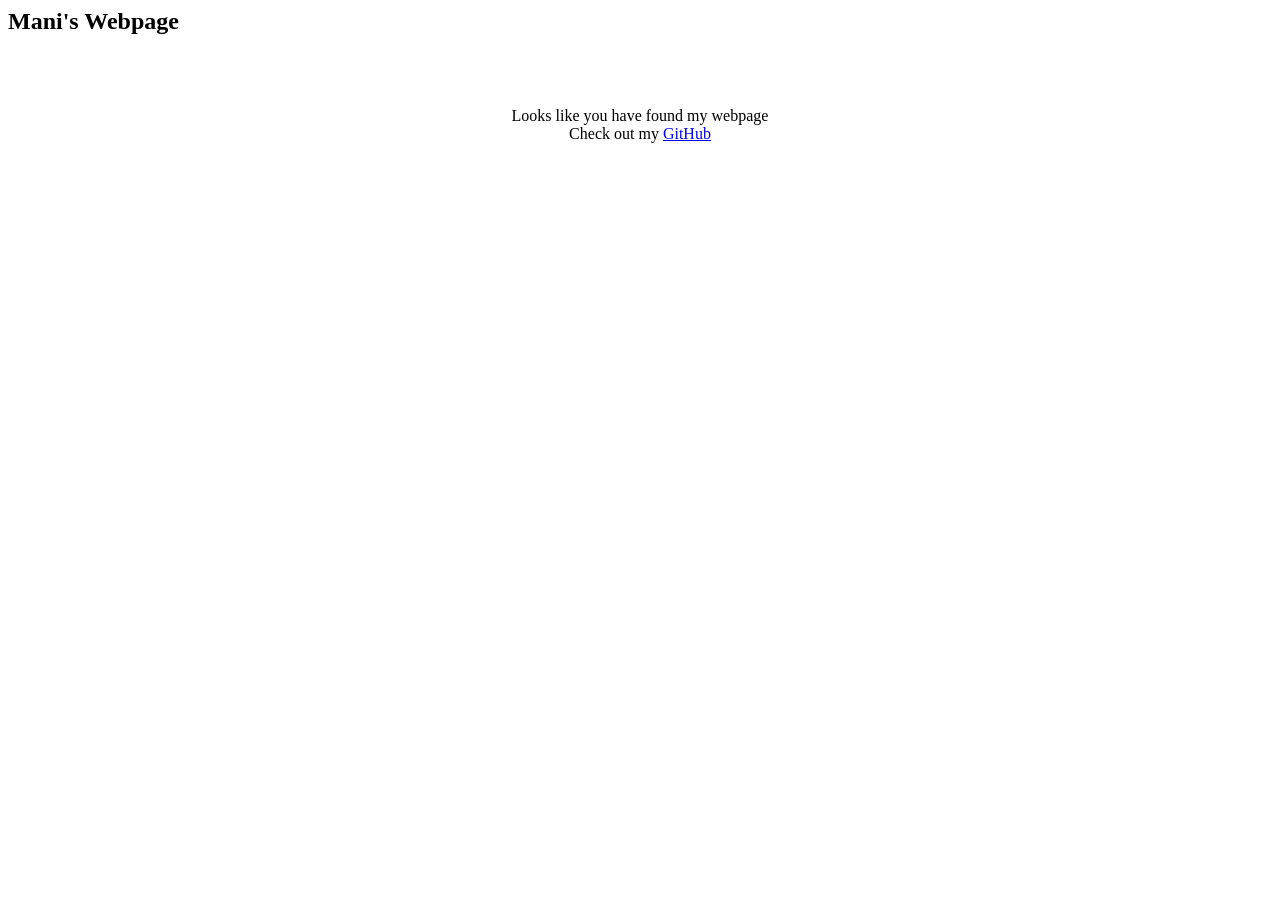
==== index.html @ f39c1651 "Add github link" ====
<html>
    <head>
        <title>
            Mani's Webpage
        </title>
    </head>
    
    <body>
        <header>
            <h2>Mani's Webpage</h2>
        </header>

        <br><br>
        <p align=center>
            Looks like you have found my webpage
            <br>
            Check out my <a href="https://github.com/manig1729">GitHub</a> 
        </p>
    </body>
</html>
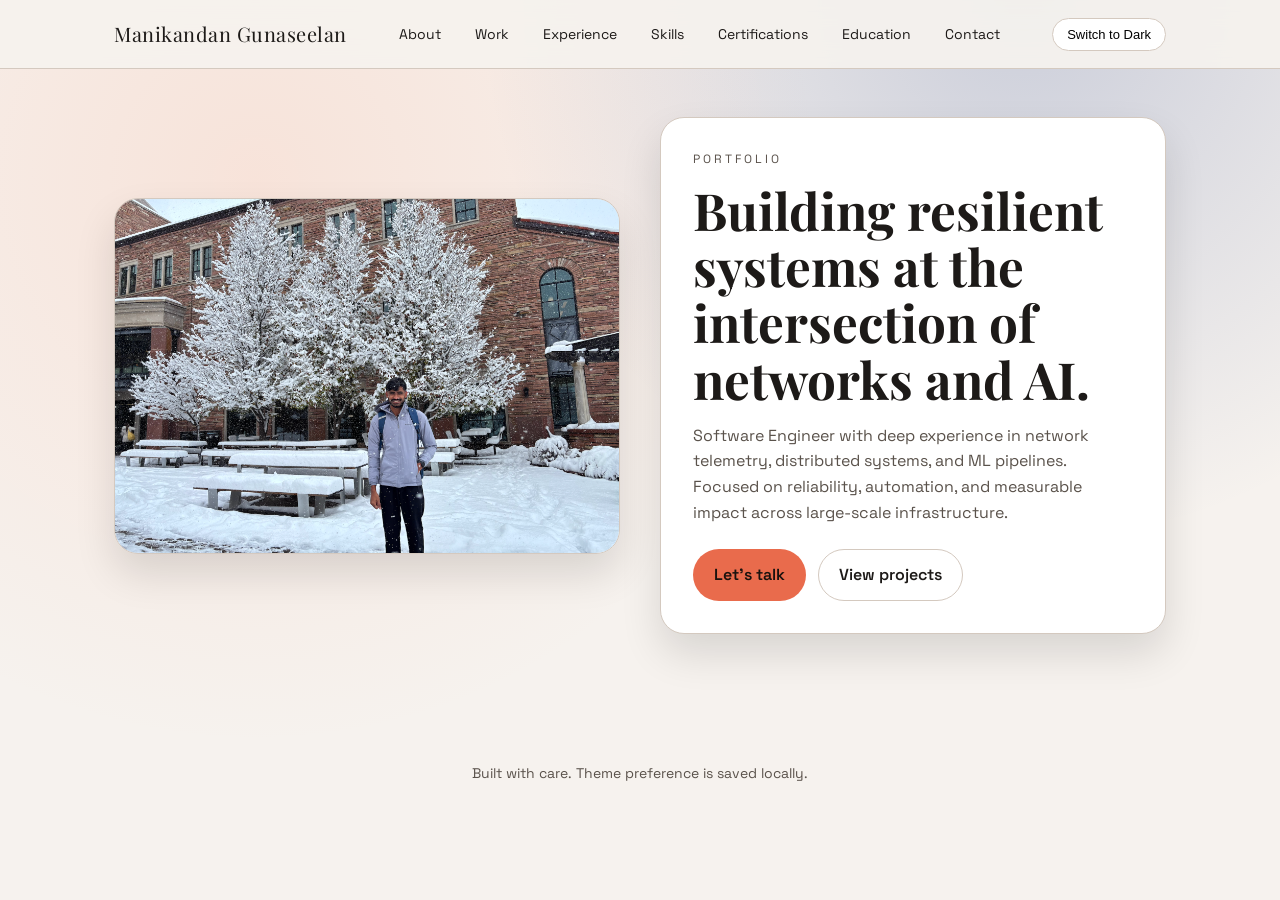
==== commit 5b91adce: "changing order" ====
--- a/index.html
+++ b/index.html
@@ -1,20 +1,301 @@
-<html>
-    <head>
-        <title>
-            Mani's Webpage
-        </title>
-    </head>
-    
-    <body>
-        <header>
-            <h2>Mani's Webpage</h2>
-        </header>
-
-        <br><br>
-        <p align=center>
-            Looks like you have found my webpage
-            <br>
-            Check out my <a href="https://github.com/manig1729">GitHub</a> 
+<!doctype html>
+<html lang="en" data-theme="light">
+<head>
+  <meta charset="utf-8" />
+  <meta name="viewport" content="width=device-width, initial-scale=1" />
+  <title>Manikandan Gunaseelan | Portfolio</title>
+  <meta name="description" content="Portfolio of Manikandan Gunaseelan." />
+  <link rel="preconnect" href="https://fonts.googleapis.com" />
+  <link rel="preconnect" href="https://fonts.gstatic.com" crossorigin />
+  <link href="https://fonts.googleapis.com/css2?family=Playfair+Display:wght@500;600;700&family=Space+Grotesk:wght@300;400;500;600;700&display=swap" rel="stylesheet" />
+  <style>
+    :root {
+      --font-display: "Playfair Display", "Times New Roman", serif;
+      --font-body: "Space Grotesk", "Trebuchet MS", sans-serif;
+      --bg: #f6f2ee;
+      --bg-soft: #ffffff;
+      --text: #1d1a18;
+      --muted: #5a524b;
+      --line: #d4c9bf;
+      --accent: #e96b4c;
+      --accent-2: #1f3c88;
+      --chip: #efe5db;
+      --shadow: 0 20px 40px rgba(0, 0, 0, 0.12);
+    }
+
+    [data-theme="dark"] {
+      --bg: #0f1114;
+      --bg-soft: #171a1f;
+      --text: #f3efe9;
+      --muted: #b7aea5;
+      --line: #2d323b;
+      --accent: #ff8c5b;
+      --accent-2: #7fb2ff;
+      --chip: #232832;
+      --shadow: 0 16px 40px rgba(0, 0, 0, 0.4);
+    }
+
+    * {
+      box-sizing: border-box;
+      margin: 0;
+      padding: 0;
+    }
+
+    body {
+      font-family: var(--font-body);
+      background: radial-gradient(circle at 20% 20%, rgba(255, 159, 125, 0.18), transparent 45%),
+        radial-gradient(circle at 80% 0%, rgba(33, 63, 140, 0.2), transparent 40%),
+        var(--bg);
+      color: var(--text);
+      min-height: 100vh;
+      line-height: 1.6;
+      transition: background 0.4s ease, color 0.4s ease;
+    }
+
+    a {
+      color: inherit;
+      text-decoration: none;
+    }
+
+    header {
+      position: sticky;
+      top: 0;
+      z-index: 20;
+      background: color-mix(in oklab, var(--bg) 92%, transparent);
+      backdrop-filter: blur(12px);
+      border-bottom: 1px solid var(--line);
+    }
+
+    .nav {
+      max-width: 1100px;
+      margin: 0 auto;
+      padding: 16px 24px;
+      display: flex;
+      align-items: center;
+      justify-content: space-between;
+      gap: 20px;
+      flex-wrap: wrap;
+    }
+
+    .logo {
+      font-family: var(--font-display);
+      font-size: 20px;
+      letter-spacing: 0.5px;
+    }
+
+    .nav-links {
+      display: flex;
+      gap: 12px;
+      font-size: 14px;
+      flex-wrap: wrap;
+    }
+
+    .nav-links a {
+      padding: 6px 10px;
+      border-radius: 999px;
+      border: 1px solid transparent;
+      transition: border 0.3s ease, color 0.3s ease;
+    }
+
+    .nav-links a:hover {
+      border-color: var(--line);
+      color: var(--accent-2);
+    }
+
+    .theme-toggle {
+      border: 1px solid var(--line);
+      padding: 8px 14px;
+      border-radius: 999px;
+      background: var(--bg-soft);
+      font-size: 13px;
+      cursor: pointer;
+      transition: transform 0.2s ease, background 0.3s ease, color 0.3s ease;
+    }
+
+    .theme-toggle:hover {
+      transform: translateY(-1px);
+    }
+
+    main {
+      max-width: 1100px;
+      margin: 0 auto;
+      padding: 48px 24px 96px;
+      display: flex;
+      flex-direction: column;
+      gap: 72px;
+    }
+
+    .hero {
+      display: grid;
+      grid-template-columns: repeat(auto-fit, minmax(260px, 1fr));
+      gap: 40px;
+      align-items: center;
+    }
+
+    .hero-card {
+      background: var(--bg-soft);
+      padding: 32px;
+      border-radius: 24px;
+      box-shadow: var(--shadow);
+      border: 1px solid var(--line);
+    }
+
+    .eyebrow {
+      text-transform: uppercase;
+      font-size: 12px;
+      letter-spacing: 0.25em;
+      color: var(--muted);
+    }
+
+    h1 {
+      font-family: var(--font-display);
+      font-size: clamp(2.4rem, 4vw, 3.8rem);
+      line-height: 1.1;
+      margin: 12px 0 16px;
+    }
+
+    .hero p {
+      color: var(--muted);
+    }
+
+    .hero-actions {
+      margin-top: 24px;
+      display: flex;
+      flex-wrap: wrap;
+      gap: 12px;
+    }
+
+    .btn {
+      padding: 12px 20px;
+      border-radius: 999px;
+      border: 1px solid var(--line);
+      font-weight: 600;
+      background: transparent;
+      transition: background 0.3s ease, transform 0.2s ease;
+    }
+
+    .btn.primary {
+      background: var(--accent);
+      color: #1a120e;
+      border-color: transparent;
+    }
+
+    .btn:hover {
+      transform: translateY(-2px);
+    }
+
+    .portrait {
+      position: relative;
+      border-radius: 24px;
+      overflow: hidden;
+      border: 1px solid var(--line);
+      box-shadow: var(--shadow);
+      min-height: 320px;
+    }
+
+    .portrait img {
+      width: 100%;
+      height: 100%;
+      object-fit: cover;
+      display: block;
+      filter: saturate(1.1);
+    }
+
+    footer {
+      text-align: center;
+      padding: 32px 24px 56px;
+      color: var(--muted);
+      font-size: 14px;
+    }
+
+    .fade-in {
+      opacity: 0;
+      transform: translateY(16px);
+      animation: fadeUp 0.8s ease forwards;
+    }
+
+    .fade-in.delay-1 { animation-delay: 0.1s; }
+
+    @keyframes fadeUp {
+      to {
+        opacity: 1;
+        transform: translateY(0);
+      }
+    }
+
+    @media (max-width: 780px) {
+      .nav {
+        align-items: flex-start;
+      }
+
+      .nav-links {
+        width: 100%;
+      }
+
+      .hero-actions {
+        flex-direction: column;
+        align-items: flex-start;
+      }
+    }
+  </style>
+</head>
+<body>
+  <header>
+    <nav class="nav">
+      <a class="logo" href="index.html">Manikandan Gunaseelan</a>
+      <div class="nav-links">
+        <a href="about.html">About</a>
+        <a href="work.html">Work</a>
+        <a href="experience.html">Experience</a>
+        <a href="skills.html">Skills</a>
+        <a href="certifications.html">Certifications</a>
+        <a href="education.html">Education</a>
+        <a href="contact.html">Contact</a>
+      </div>
+      <button class="theme-toggle" id="themeToggle" type="button">Switch to Dark</button>
+    </nav>
+  </header>
+
+  <main>
+    <section class="hero">
+      <div class="portrait fade-in delay-1">
+        <img src="assets/portrait.png" alt="Portrait of Manikandan" />
+      </div>
+      <div class="hero-card fade-in">
+        <div class="eyebrow">Portfolio</div>
+        <h1>Building resilient systems at the intersection of networks and AI.</h1>
+        <p>
+          Software Engineer with deep experience in network telemetry, distributed systems, and ML pipelines.
+          Focused on reliability, automation, and measurable impact across large-scale infrastructure.
         </p>
-    </body>
-</html>+        <div class="hero-actions">
+          <a class="btn primary" href="contact.html">Let&apos;s talk</a>
+          <a class="btn" href="work.html">View projects</a>
+        </div>
+      </div>
+    </section>
+  </main>
+
+  <footer>
+    Built with care. Theme preference is saved locally.
+  </footer>
+
+  <script>
+    const root = document.documentElement;
+    const toggle = document.getElementById("themeToggle");
+    const storedTheme = localStorage.getItem("theme");
+
+    if (storedTheme) {
+      root.setAttribute("data-theme", storedTheme);
+      toggle.textContent = storedTheme === "dark" ? "Switch to Light" : "Switch to Dark";
+    }
+
+    toggle.addEventListener("click", () => {
+      const next = root.getAttribute("data-theme") === "dark" ? "light" : "dark";
+      root.setAttribute("data-theme", next);
+      localStorage.setItem("theme", next);
+      toggle.textContent = next === "dark" ? "Switch to Light" : "Switch to Dark";
+    });
+  </script>
+</body>
+</html>
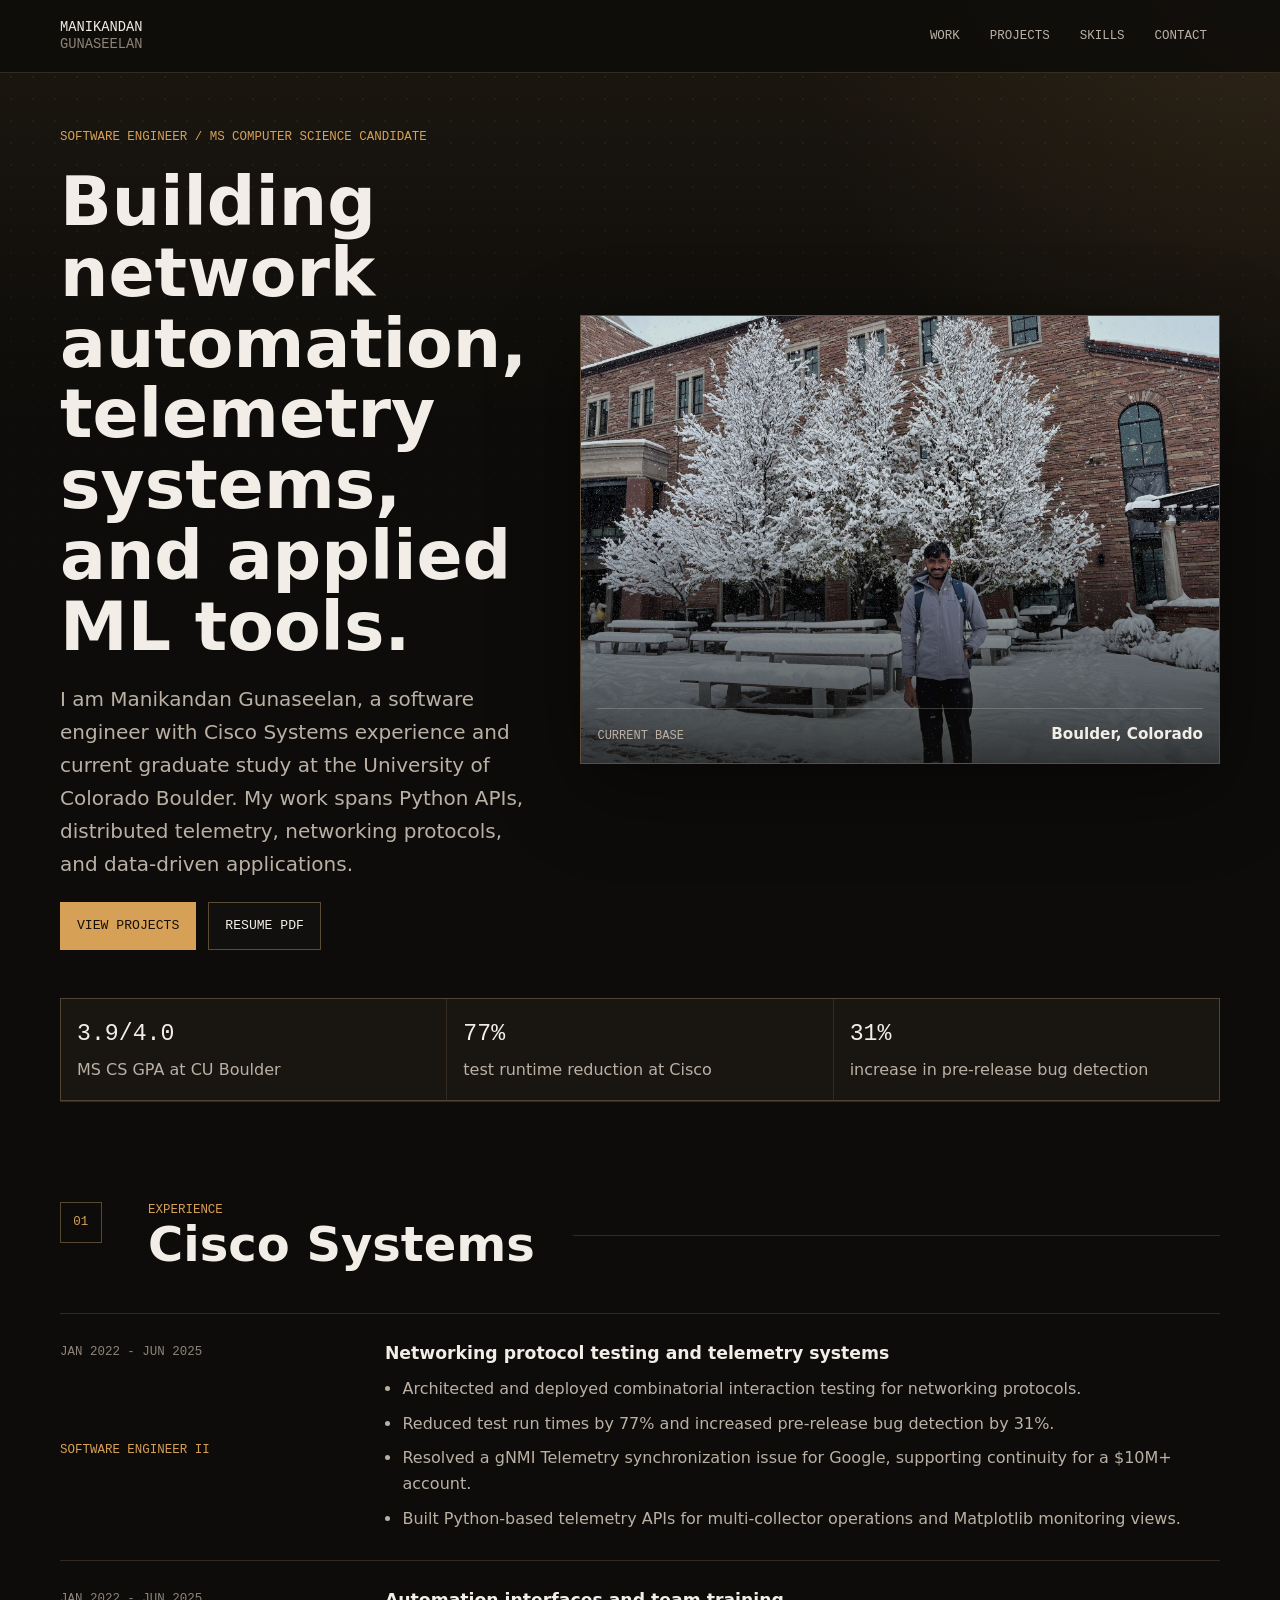
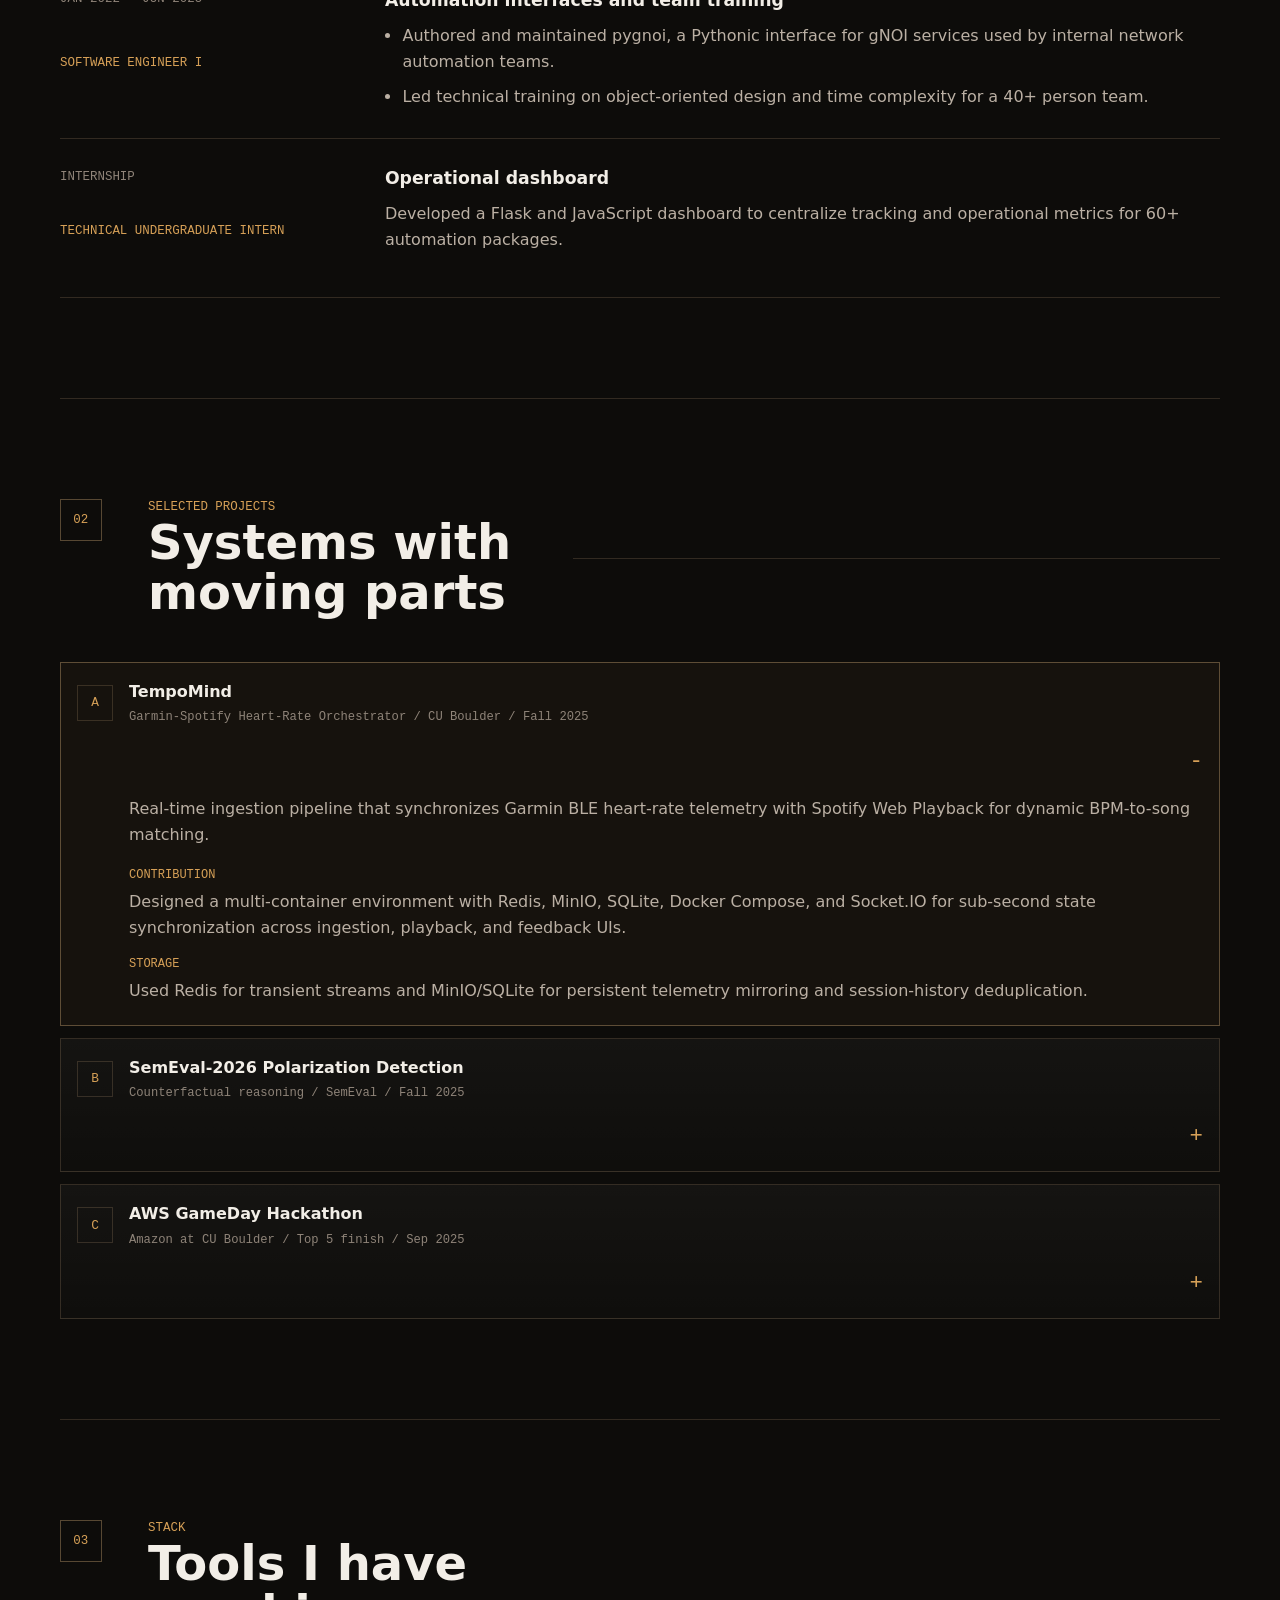
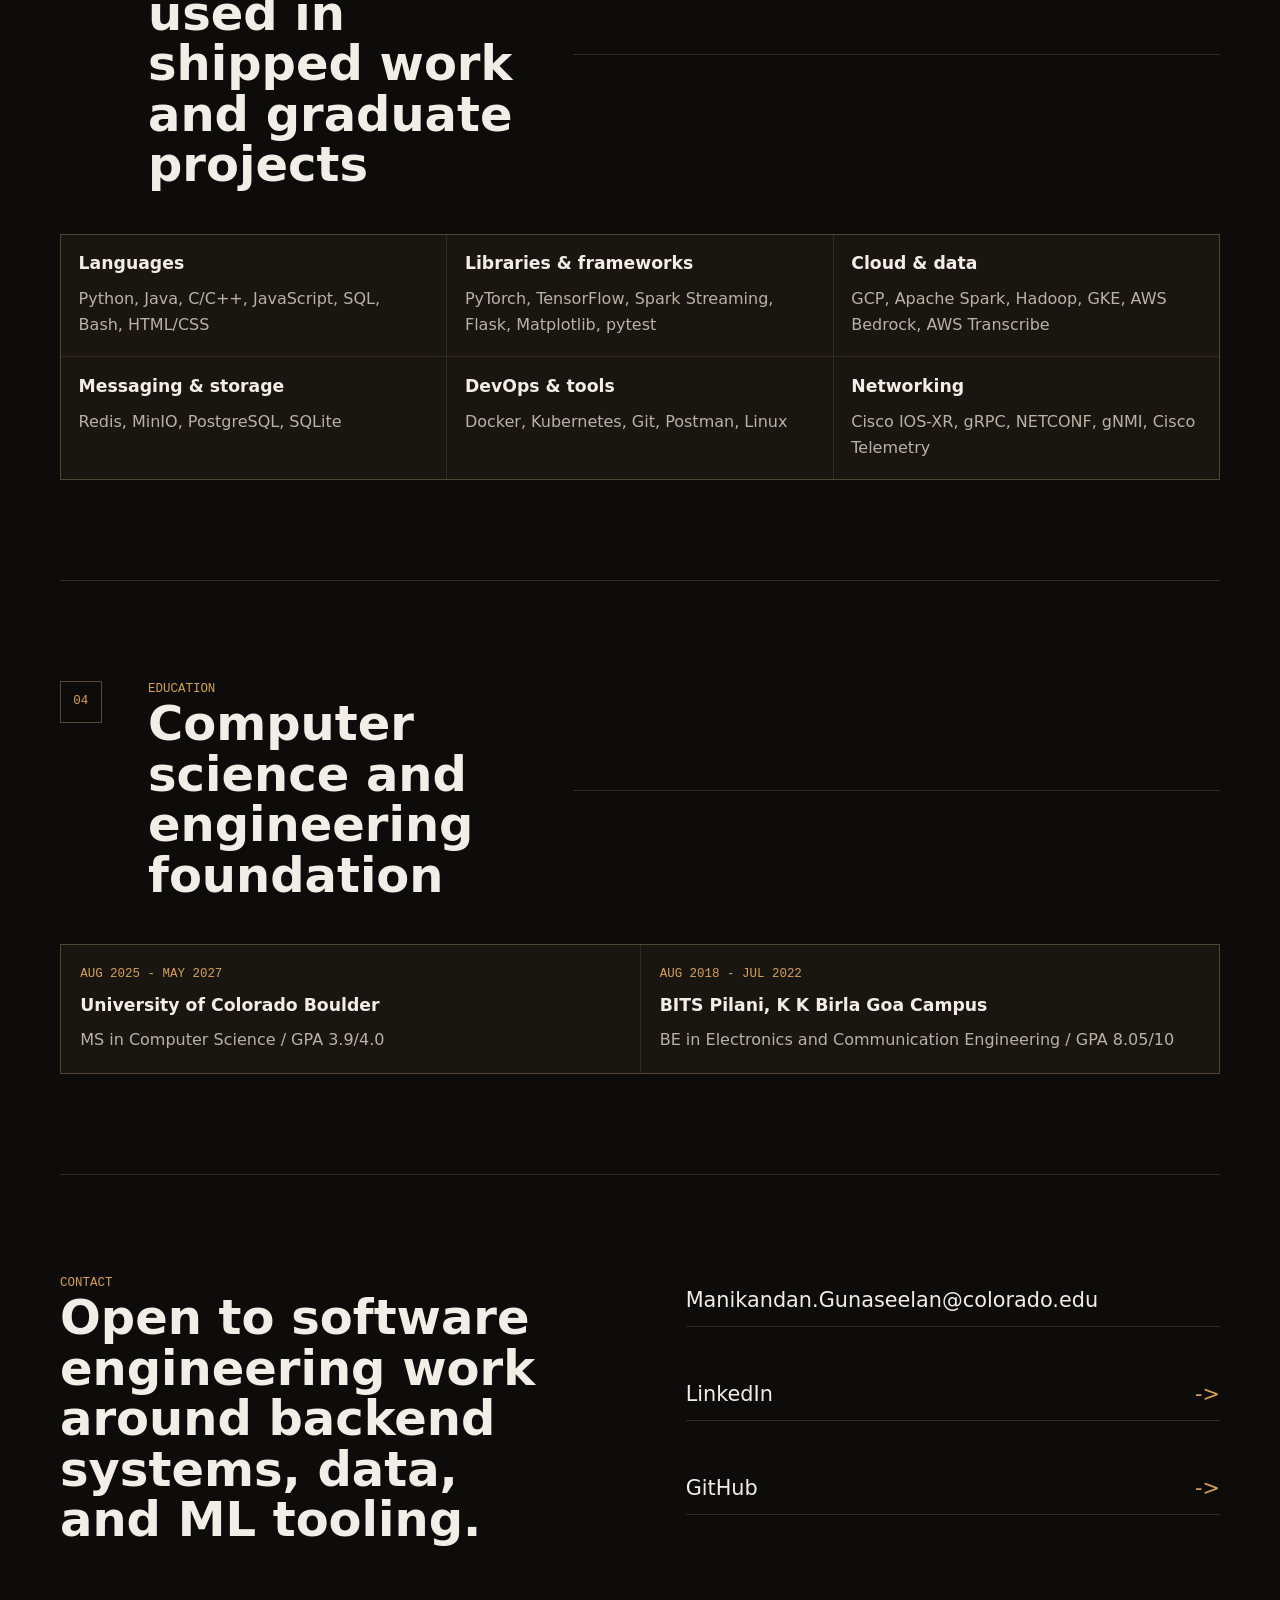
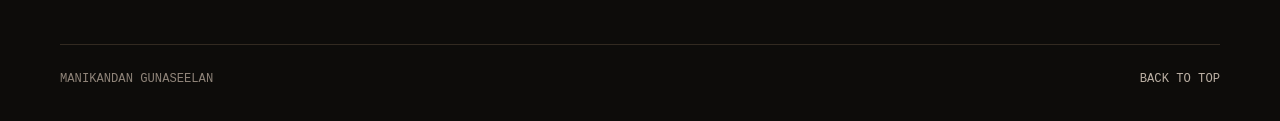
==== commit 5b162481: "visual overhaul" ====
--- a/index.html
+++ b/index.html
@@ -1,301 +1,306 @@
 <!doctype html>
-<html lang="en" data-theme="light">
-<head>
-  <meta charset="utf-8" />
-  <meta name="viewport" content="width=device-width, initial-scale=1" />
-  <title>Manikandan Gunaseelan | Portfolio</title>
-  <meta name="description" content="Portfolio of Manikandan Gunaseelan." />
-  <link rel="preconnect" href="https://fonts.googleapis.com" />
-  <link rel="preconnect" href="https://fonts.gstatic.com" crossorigin />
-  <link href="https://fonts.googleapis.com/css2?family=Playfair+Display:wght@500;600;700&family=Space+Grotesk:wght@300;400;500;600;700&display=swap" rel="stylesheet" />
-  <style>
-    :root {
-      --font-display: "Playfair Display", "Times New Roman", serif;
-      --font-body: "Space Grotesk", "Trebuchet MS", sans-serif;
-      --bg: #f6f2ee;
-      --bg-soft: #ffffff;
-      --text: #1d1a18;
-      --muted: #5a524b;
-      --line: #d4c9bf;
-      --accent: #e96b4c;
-      --accent-2: #1f3c88;
-      --chip: #efe5db;
-      --shadow: 0 20px 40px rgba(0, 0, 0, 0.12);
-    }
-
-    [data-theme="dark"] {
-      --bg: #0f1114;
-      --bg-soft: #171a1f;
-      --text: #f3efe9;
-      --muted: #b7aea5;
-      --line: #2d323b;
-      --accent: #ff8c5b;
-      --accent-2: #7fb2ff;
-      --chip: #232832;
-      --shadow: 0 16px 40px rgba(0, 0, 0, 0.4);
-    }
-
-    * {
-      box-sizing: border-box;
-      margin: 0;
-      padding: 0;
-    }
-
-    body {
-      font-family: var(--font-body);
-      background: radial-gradient(circle at 20% 20%, rgba(255, 159, 125, 0.18), transparent 45%),
-        radial-gradient(circle at 80% 0%, rgba(33, 63, 140, 0.2), transparent 40%),
-        var(--bg);
-      color: var(--text);
-      min-height: 100vh;
-      line-height: 1.6;
-      transition: background 0.4s ease, color 0.4s ease;
-    }
-
-    a {
-      color: inherit;
-      text-decoration: none;
-    }
-
-    header {
-      position: sticky;
-      top: 0;
-      z-index: 20;
-      background: color-mix(in oklab, var(--bg) 92%, transparent);
-      backdrop-filter: blur(12px);
-      border-bottom: 1px solid var(--line);
-    }
-
-    .nav {
-      max-width: 1100px;
-      margin: 0 auto;
-      padding: 16px 24px;
-      display: flex;
-      align-items: center;
-      justify-content: space-between;
-      gap: 20px;
-      flex-wrap: wrap;
-    }
-
-    .logo {
-      font-family: var(--font-display);
-      font-size: 20px;
-      letter-spacing: 0.5px;
-    }
-
-    .nav-links {
-      display: flex;
-      gap: 12px;
-      font-size: 14px;
-      flex-wrap: wrap;
-    }
-
-    .nav-links a {
-      padding: 6px 10px;
-      border-radius: 999px;
-      border: 1px solid transparent;
-      transition: border 0.3s ease, color 0.3s ease;
-    }
-
-    .nav-links a:hover {
-      border-color: var(--line);
-      color: var(--accent-2);
-    }
-
-    .theme-toggle {
-      border: 1px solid var(--line);
-      padding: 8px 14px;
-      border-radius: 999px;
-      background: var(--bg-soft);
-      font-size: 13px;
-      cursor: pointer;
-      transition: transform 0.2s ease, background 0.3s ease, color 0.3s ease;
-    }
-
-    .theme-toggle:hover {
-      transform: translateY(-1px);
-    }
-
-    main {
-      max-width: 1100px;
-      margin: 0 auto;
-      padding: 48px 24px 96px;
-      display: flex;
-      flex-direction: column;
-      gap: 72px;
-    }
-
-    .hero {
-      display: grid;
-      grid-template-columns: repeat(auto-fit, minmax(260px, 1fr));
-      gap: 40px;
-      align-items: center;
-    }
-
-    .hero-card {
-      background: var(--bg-soft);
-      padding: 32px;
-      border-radius: 24px;
-      box-shadow: var(--shadow);
-      border: 1px solid var(--line);
-    }
-
-    .eyebrow {
-      text-transform: uppercase;
-      font-size: 12px;
-      letter-spacing: 0.25em;
-      color: var(--muted);
-    }
-
-    h1 {
-      font-family: var(--font-display);
-      font-size: clamp(2.4rem, 4vw, 3.8rem);
-      line-height: 1.1;
-      margin: 12px 0 16px;
-    }
-
-    .hero p {
-      color: var(--muted);
-    }
-
-    .hero-actions {
-      margin-top: 24px;
-      display: flex;
-      flex-wrap: wrap;
-      gap: 12px;
-    }
-
-    .btn {
-      padding: 12px 20px;
-      border-radius: 999px;
-      border: 1px solid var(--line);
-      font-weight: 600;
-      background: transparent;
-      transition: background 0.3s ease, transform 0.2s ease;
-    }
-
-    .btn.primary {
-      background: var(--accent);
-      color: #1a120e;
-      border-color: transparent;
-    }
-
-    .btn:hover {
-      transform: translateY(-2px);
-    }
-
-    .portrait {
-      position: relative;
-      border-radius: 24px;
-      overflow: hidden;
-      border: 1px solid var(--line);
-      box-shadow: var(--shadow);
-      min-height: 320px;
-    }
-
-    .portrait img {
-      width: 100%;
-      height: 100%;
-      object-fit: cover;
-      display: block;
-      filter: saturate(1.1);
-    }
-
-    footer {
-      text-align: center;
-      padding: 32px 24px 56px;
-      color: var(--muted);
-      font-size: 14px;
-    }
-
-    .fade-in {
-      opacity: 0;
-      transform: translateY(16px);
-      animation: fadeUp 0.8s ease forwards;
-    }
-
-    .fade-in.delay-1 { animation-delay: 0.1s; }
-
-    @keyframes fadeUp {
-      to {
-        opacity: 1;
-        transform: translateY(0);
-      }
-    }
-
-    @media (max-width: 780px) {
-      .nav {
-        align-items: flex-start;
-      }
-
-      .nav-links {
-        width: 100%;
-      }
-
-      .hero-actions {
-        flex-direction: column;
-        align-items: flex-start;
-      }
-    }
-  </style>
-</head>
-<body>
-  <header>
-    <nav class="nav">
-      <a class="logo" href="index.html">Manikandan Gunaseelan</a>
-      <div class="nav-links">
-        <a href="about.html">About</a>
-        <a href="work.html">Work</a>
-        <a href="experience.html">Experience</a>
-        <a href="skills.html">Skills</a>
-        <a href="certifications.html">Certifications</a>
-        <a href="education.html">Education</a>
-        <a href="contact.html">Contact</a>
-      </div>
-      <button class="theme-toggle" id="themeToggle" type="button">Switch to Dark</button>
-    </nav>
-  </header>
-
-  <main>
-    <section class="hero">
-      <div class="portrait fade-in delay-1">
-        <img src="assets/portrait.png" alt="Portrait of Manikandan" />
-      </div>
-      <div class="hero-card fade-in">
-        <div class="eyebrow">Portfolio</div>
-        <h1>Building resilient systems at the intersection of networks and AI.</h1>
-        <p>
-          Software Engineer with deep experience in network telemetry, distributed systems, and ML pipelines.
-          Focused on reliability, automation, and measurable impact across large-scale infrastructure.
-        </p>
-        <div class="hero-actions">
-          <a class="btn primary" href="contact.html">Let&apos;s talk</a>
-          <a class="btn" href="work.html">View projects</a>
-        </div>
-      </div>
-    </section>
-  </main>
-
-  <footer>
-    Built with care. Theme preference is saved locally.
-  </footer>
-
-  <script>
-    const root = document.documentElement;
-    const toggle = document.getElementById("themeToggle");
-    const storedTheme = localStorage.getItem("theme");
-
-    if (storedTheme) {
-      root.setAttribute("data-theme", storedTheme);
-      toggle.textContent = storedTheme === "dark" ? "Switch to Light" : "Switch to Dark";
-    }
-
-    toggle.addEventListener("click", () => {
-      const next = root.getAttribute("data-theme") === "dark" ? "light" : "dark";
-      root.setAttribute("data-theme", next);
-      localStorage.setItem("theme", next);
-      toggle.textContent = next === "dark" ? "Switch to Light" : "Switch to Dark";
-    });
-  </script>
-</body>
+<html lang="en">
+  <head>
+    <meta charset="utf-8" />
+    <meta name="viewport" content="width=device-width, initial-scale=1" />
+    <meta
+      name="description"
+      content="Portfolio for Manikandan Gunaseelan, software engineer and MS Computer Science student at CU Boulder."
+    />
+    <title>Manikandan Gunaseelan | Software Engineer</title>
+    <link rel="stylesheet" href="styles.css" />
+  </head>
+  <body>
+    <a class="skip-link" href="#main">Skip to content</a>
+
+    <header class="site-header">
+      <nav class="nav-shell" aria-label="Primary navigation">
+        <a class="wordmark" href="#top" aria-label="Manikandan Gunaseelan home">
+          <span>Manikandan</span>
+          <span>Gunaseelan</span>
+        </a>
+        <div class="nav-links">
+          <a href="#work">Work</a>
+          <a href="#projects">Projects</a>
+          <a href="#skills">Skills</a>
+          <a href="#contact">Contact</a>
+        </div>
+      </nav>
+    </header>
+
+    <main id="main">
+      <section class="hero section-grid" id="top" aria-labelledby="hero-title">
+        <div class="hero-copy">
+          <p class="kicker">Software engineer / MS Computer Science candidate</p>
+          <h1 id="hero-title">Building network automation, telemetry systems, and applied ML tools.</h1>
+          <p class="lede">
+            I am Manikandan Gunaseelan, a software engineer with Cisco Systems experience and current graduate
+            study at the University of Colorado Boulder. My work spans Python APIs, distributed telemetry,
+            networking protocols, and data-driven applications.
+          </p>
+          <div class="hero-actions" aria-label="Primary links">
+            <a class="button primary" href="#projects">View projects</a>
+            <a class="button" href="assets/Manikandan_Gunaseelan.pdf">Resume PDF</a>
+          </div>
+        </div>
+
+        <div class="portrait-panel" aria-label="Portrait of Manikandan on the CU Boulder campus">
+          <img src="assets/portrait.png" alt="Manikandan Gunaseelan standing outside on a snowy CU Boulder campus." />
+          <div class="portrait-caption">
+            <span>Current base</span>
+            <strong>Boulder, Colorado</strong>
+          </div>
+        </div>
+      </section>
+
+      <section class="signal-strip" aria-label="Portfolio highlights">
+        <div>
+          <span class="metric">3.9/4.0</span>
+          <span>MS CS GPA at CU Boulder</span>
+        </div>
+        <div>
+          <span class="metric">77%</span>
+          <span>test runtime reduction at Cisco</span>
+        </div>
+        <div>
+          <span class="metric">31%</span>
+          <span>increase in pre-release bug detection</span>
+        </div>
+      </section>
+
+      <section class="content-section" id="work" aria-labelledby="work-title">
+        <div class="section-heading">
+          <span class="section-number">01</span>
+          <div>
+            <p class="kicker">Experience</p>
+            <h2 id="work-title">Cisco Systems</h2>
+          </div>
+        </div>
+
+        <div class="timeline">
+          <article class="timeline-item">
+            <div class="timeline-meta">
+              <span>Jan 2022 - Jun 2025</span>
+              <strong>Software Engineer II</strong>
+            </div>
+            <div class="timeline-body">
+              <h3>Networking protocol testing and telemetry systems</h3>
+              <ul>
+                <li>Architected and deployed combinatorial interaction testing for networking protocols.</li>
+                <li>Reduced test run times by 77% and increased pre-release bug detection by 31%.</li>
+                <li>
+                  Resolved a gNMI Telemetry synchronization issue for Google, supporting continuity for a $10M+
+                  account.
+                </li>
+                <li>
+                  Built Python-based telemetry APIs for multi-collector operations and Matplotlib monitoring views.
+                </li>
+              </ul>
+            </div>
+          </article>
+
+          <article class="timeline-item">
+            <div class="timeline-meta">
+              <span>Jan 2022 - Jun 2025</span>
+              <strong>Software Engineer I</strong>
+            </div>
+            <div class="timeline-body">
+              <h3>Automation interfaces and team training</h3>
+              <ul>
+                <li>
+                  Authored and maintained pygnoi, a Pythonic interface for gNOI services used by internal network
+                  automation teams.
+                </li>
+                <li>
+                  Led technical training on object-oriented design and time complexity for a 40+ person team.
+                </li>
+              </ul>
+            </div>
+          </article>
+
+          <article class="timeline-item">
+            <div class="timeline-meta">
+              <span>Internship</span>
+              <strong>Technical Undergraduate Intern</strong>
+            </div>
+            <div class="timeline-body">
+              <h3>Operational dashboard</h3>
+              <p>
+                Developed a Flask and JavaScript dashboard to centralize tracking and operational metrics for 60+
+                automation packages.
+              </p>
+            </div>
+          </article>
+        </div>
+      </section>
+
+      <section class="content-section" id="projects" aria-labelledby="projects-title">
+        <div class="section-heading">
+          <span class="section-number">02</span>
+          <div>
+            <p class="kicker">Selected projects</p>
+            <h2 id="projects-title">Systems with moving parts</h2>
+          </div>
+        </div>
+
+        <div class="project-list">
+          <details class="project-entry" open>
+            <summary>
+              <span class="project-index">A</span>
+              <span>
+                <strong>TempoMind</strong>
+                <small>Garmin-Spotify Heart-Rate Orchestrator / CU Boulder / Fall 2025</small>
+              </span>
+            </summary>
+            <div class="project-detail">
+              <p>
+                Real-time ingestion pipeline that synchronizes Garmin BLE heart-rate telemetry with Spotify Web
+                Playback for dynamic BPM-to-song matching.
+              </p>
+              <dl>
+                <div>
+                  <dt>Contribution</dt>
+                  <dd>
+                    Designed a multi-container environment with Redis, MinIO, SQLite, Docker Compose, and Socket.IO
+                    for sub-second state synchronization across ingestion, playback, and feedback UIs.
+                  </dd>
+                </div>
+                <div>
+                  <dt>Storage</dt>
+                  <dd>
+                    Used Redis for transient streams and MinIO/SQLite for persistent telemetry mirroring and
+                    session-history deduplication.
+                  </dd>
+                </div>
+              </dl>
+            </div>
+          </details>
+
+          <details class="project-entry">
+            <summary>
+              <span class="project-index">B</span>
+              <span>
+                <strong>SemEval-2026 Polarization Detection</strong>
+                <small>Counterfactual reasoning / SemEval / Fall 2025</small>
+              </span>
+            </summary>
+            <div class="project-detail">
+              <p>
+                Transformer-based classification work for English polarized discourse across binary and
+                manifestation-level categories using social media data.
+              </p>
+              <dl>
+                <div>
+                  <dt>Models</dt>
+                  <dd>Developed DeBERTa-v3 and RoBERTa experiments with Hugging Face and PyTorch.</dd>
+                </div>
+                <div>
+                  <dt>Focus</dt>
+                  <dd>
+                    Implemented Counterfactual Data Augmentation to evaluate robustness, label imbalance, contextual
+                    noise, and linguistic bias in automated moderation systems.
+                  </dd>
+                </div>
+              </dl>
+            </div>
+          </details>
+
+          <details class="project-entry">
+            <summary>
+              <span class="project-index">C</span>
+              <span>
+                <strong>AWS GameDay Hackathon</strong>
+                <small>Amazon at CU Boulder / Top 5 finish / Sep 2025</small>
+              </span>
+            </summary>
+            <div class="project-detail">
+              <p>
+                Prototyped a GenAI healthcare application using Amazon Bedrock for RAG-based search and AWS
+                Transcribe for speech analytics of patient-provider interactions.
+              </p>
+            </div>
+          </details>
+        </div>
+      </section>
+
+      <section class="content-section skills-section" id="skills" aria-labelledby="skills-title">
+        <div class="section-heading">
+          <span class="section-number">03</span>
+          <div>
+            <p class="kicker">Stack</p>
+            <h2 id="skills-title">Tools I have used in shipped work and graduate projects</h2>
+          </div>
+        </div>
+
+        <div class="skill-matrix">
+          <article>
+            <h3>Languages</h3>
+            <p>Python, Java, C/C++, JavaScript, SQL, Bash, HTML/CSS</p>
+          </article>
+          <article>
+            <h3>Libraries & frameworks</h3>
+            <p>PyTorch, TensorFlow, Spark Streaming, Flask, Matplotlib, pytest</p>
+          </article>
+          <article>
+            <h3>Cloud & data</h3>
+            <p>GCP, Apache Spark, Hadoop, GKE, AWS Bedrock, AWS Transcribe</p>
+          </article>
+          <article>
+            <h3>Messaging & storage</h3>
+            <p>Redis, MinIO, PostgreSQL, SQLite</p>
+          </article>
+          <article>
+            <h3>DevOps & tools</h3>
+            <p>Docker, Kubernetes, Git, Postman, Linux</p>
+          </article>
+          <article>
+            <h3>Networking</h3>
+            <p>Cisco IOS-XR, gRPC, NETCONF, gNMI, Cisco Telemetry</p>
+          </article>
+        </div>
+      </section>
+
+      <section class="content-section education-section" aria-labelledby="education-title">
+        <div class="section-heading">
+          <span class="section-number">04</span>
+          <div>
+            <p class="kicker">Education</p>
+            <h2 id="education-title">Computer science and engineering foundation</h2>
+          </div>
+        </div>
+
+        <div class="education-list">
+          <article>
+            <span>Aug 2025 - May 2027</span>
+            <h3>University of Colorado Boulder</h3>
+            <p>MS in Computer Science / GPA 3.9/4.0</p>
+          </article>
+          <article>
+            <span>Aug 2018 - Jul 2022</span>
+            <h3>BITS Pilani, K K Birla Goa Campus</h3>
+            <p>BE in Electronics and Communication Engineering / GPA 8.05/10</p>
+          </article>
+        </div>
+      </section>
+
+      <section class="contact-section" id="contact" aria-labelledby="contact-title">
+        <div>
+          <p class="kicker">Contact</p>
+          <h2 id="contact-title">Open to software engineering work around backend systems, data, and ML tooling.</h2>
+        </div>
+        <ul class="contact-list">
+          <li><a href="mailto:Manikandan.Gunaseelan@colorado.edu">Manikandan.Gunaseelan@colorado.edu</a></li>
+          <li><a href="https://www.linkedin.com/in/manikandan-gunaseelan/">LinkedIn</a></li>
+          <li><a href="https://github.com/manig1729">GitHub</a></li>
+        </ul>
+      </section>
+    </main>
+
+    <footer class="site-footer">
+      <span>Manikandan Gunaseelan</span>
+      <a href="#top">Back to top</a>
+    </footer>
+
+    <script src="script.js"></script>
+  </body>
 </html>
--- a/styles.css
+++ b/styles.css
@@ -0,0 +1,739 @@
+:root {
+  color-scheme: dark;
+  --bg: #0d0c0a;
+  --bg-2: #15120f;
+  --surface: #191613;
+  --surface-2: #211c17;
+  --line: rgba(218, 184, 139, 0.18);
+  --line-strong: rgba(231, 190, 131, 0.34);
+  --text: #f2eee7;
+  --muted: #bbb0a4;
+  --quiet: #8f8479;
+  --accent: #d6a057;
+  --accent-strong: #f2bc69;
+  --shadow: 0 24px 80px rgba(0, 0, 0, 0.42);
+  --mono: ui-monospace, SFMono-Regular, Menlo, Monaco, Consolas, "Liberation Mono", monospace;
+  --sans: Inter, ui-sans-serif, system-ui, -apple-system, BlinkMacSystemFont, "Segoe UI", sans-serif;
+}
+
+* {
+  box-sizing: border-box;
+}
+
+html {
+  scroll-behavior: smooth;
+}
+
+body {
+  position: relative;
+  margin: 0;
+  background:
+    linear-gradient(180deg, rgba(214, 160, 87, 0.08), transparent 420px),
+    radial-gradient(circle at top right, rgba(214, 160, 87, 0.1), transparent 30rem),
+    var(--bg);
+  color: var(--text);
+  font-family: var(--sans);
+  font-size: 16px;
+  line-height: 1.65;
+}
+
+body::before {
+  position: fixed;
+  inset: 0;
+  z-index: 0;
+  pointer-events: none;
+  content: "";
+  opacity: 0.22;
+  background-image:
+    radial-gradient(circle, rgba(170, 165, 157, 0.42) 1px, transparent 1.35px);
+  background-size: 22px 22px;
+  mask-image: linear-gradient(to bottom, black, transparent 72%);
+}
+
+body::after {
+  position: fixed;
+  inset: 0;
+  z-index: 0;
+  pointer-events: none;
+  content: "";
+  opacity: 0;
+  background-image: radial-gradient(circle, rgba(214, 160, 87, 0.95) 1px, transparent 1.45px);
+  background-size: 22px 22px;
+  mask-image: radial-gradient(
+    circle at var(--trail-x, 50%) var(--trail-y, 50%),
+    black 0 86px,
+    rgba(0, 0, 0, 0.55) 126px,
+    transparent 190px
+  );
+  transition: opacity 220ms ease;
+}
+
+body.has-pointer::after {
+  opacity: 0.7;
+}
+
+.site-header,
+main,
+.site-footer,
+.skip-link {
+  position: relative;
+  z-index: 1;
+}
+
+img {
+  max-width: 100%;
+}
+
+a {
+  color: inherit;
+  text-underline-offset: 0.22em;
+}
+
+a:hover {
+  color: var(--accent-strong);
+}
+
+:focus-visible {
+  outline: 2px solid var(--accent-strong);
+  outline-offset: 4px;
+}
+
+.skip-link {
+  position: fixed;
+  top: 1rem;
+  left: 1rem;
+  z-index: 100;
+  transform: translateY(-160%);
+  border: 1px solid var(--line-strong);
+  background: var(--surface-2);
+  color: var(--text);
+  padding: 0.75rem 1rem;
+}
+
+.skip-link:focus {
+  transform: translateY(0);
+}
+
+.site-header {
+  position: sticky;
+  top: 0;
+  z-index: 10;
+  border-bottom: 1px solid var(--line);
+  background: rgba(13, 12, 10, 0.86);
+  backdrop-filter: blur(18px);
+}
+
+.nav-shell {
+  display: flex;
+  align-items: center;
+  justify-content: space-between;
+  gap: 1rem;
+  width: min(1160px, calc(100% - 32px));
+  min-height: 72px;
+  margin: 0 auto;
+}
+
+.wordmark {
+  display: grid;
+  gap: 0.1rem;
+  color: var(--text);
+  font-family: var(--mono);
+  font-size: 0.86rem;
+  line-height: 1.1;
+  text-decoration: none;
+  text-transform: uppercase;
+}
+
+.wordmark span:last-child {
+  color: var(--quiet);
+}
+
+.nav-links {
+  display: flex;
+  gap: 0.25rem;
+  overflow-x: auto;
+  padding: 0.5rem 0;
+}
+
+.nav-links a {
+  min-height: 44px;
+  display: inline-flex;
+  align-items: center;
+  border: 1px solid transparent;
+  padding: 0.55rem 0.75rem;
+  color: var(--muted);
+  font-family: var(--mono);
+  font-size: 0.78rem;
+  text-decoration: none;
+  text-transform: uppercase;
+}
+
+.nav-links a:hover {
+  border-color: var(--line);
+  background: rgba(214, 160, 87, 0.06);
+  color: var(--text);
+}
+
+main {
+  width: min(1160px, calc(100% - 32px));
+  margin: 0 auto;
+}
+
+.section-grid {
+  display: grid;
+  gap: 1.5rem;
+}
+
+.hero {
+  min-height: calc(100svh - 72px);
+  align-items: center;
+  padding: 2.25rem 0 3rem;
+}
+
+.hero-copy {
+  display: grid;
+  gap: 1.3rem;
+}
+
+.kicker,
+.section-number,
+.timeline-meta,
+.project-index,
+.project-entry small,
+.education-list span,
+.portrait-caption span,
+.site-footer {
+  font-family: var(--mono);
+}
+
+.kicker {
+  margin: 0;
+  color: var(--accent);
+  font-size: 0.78rem;
+  line-height: 1.4;
+  text-transform: uppercase;
+}
+
+h1,
+h2,
+h3,
+p {
+  margin-top: 0;
+}
+
+h1 {
+  max-width: 18ch;
+  margin-bottom: 0;
+  font-size: clamp(2.25rem, 7vw, 4.25rem);
+  line-height: 1.04;
+  letter-spacing: 0;
+}
+
+h2 {
+  margin-bottom: 0;
+  max-width: 15ch;
+  font-size: clamp(1.55rem, 4.6vw, 3rem);
+  line-height: 1.05;
+  letter-spacing: 0;
+}
+
+h3 {
+  margin-bottom: 0.65rem;
+  font-size: 1.08rem;
+  line-height: 1.35;
+}
+
+.lede {
+  max-width: 62ch;
+  margin-bottom: 0;
+  color: var(--muted);
+  font-size: clamp(1.05rem, 3vw, 1.25rem);
+}
+
+.hero-actions {
+  display: flex;
+  flex-wrap: wrap;
+  gap: 0.75rem;
+}
+
+.button {
+  display: inline-flex;
+  align-items: center;
+  justify-content: center;
+  min-height: 48px;
+  border: 1px solid var(--line-strong);
+  background: rgba(255, 255, 255, 0.02);
+  padding: 0.75rem 1rem;
+  color: var(--text);
+  font-family: var(--mono);
+  font-size: 0.82rem;
+  text-decoration: none;
+  text-transform: uppercase;
+  transition: transform 180ms ease, border-color 180ms ease, background 180ms ease;
+}
+
+.button:hover {
+  transform: translateY(-2px);
+  border-color: var(--accent-strong);
+  background: rgba(214, 160, 87, 0.08);
+  color: var(--text);
+}
+
+.button.primary {
+  background: var(--accent);
+  color: #17100a;
+  border-color: var(--accent);
+}
+
+.portrait-panel {
+  position: relative;
+  overflow: hidden;
+  aspect-ratio: 1974 / 1386;
+  min-height: 0;
+  border: 1px solid var(--line-strong);
+  background: var(--surface);
+  box-shadow: var(--shadow);
+}
+
+.portrait-panel::after {
+  position: absolute;
+  inset: 0;
+  content: "";
+  pointer-events: none;
+  background: linear-gradient(180deg, transparent 42%, rgba(13, 12, 10, 0.78));
+}
+
+.portrait-panel img {
+  display: block;
+  width: 100%;
+  height: 100%;
+  min-height: 0;
+  object-fit: cover;
+  object-position: center;
+  filter: saturate(0.88) contrast(1.06) brightness(0.86);
+}
+
+.portrait-caption {
+  position: absolute;
+  right: 1rem;
+  bottom: 1rem;
+  left: 1rem;
+  z-index: 1;
+  display: flex;
+  align-items: end;
+  justify-content: space-between;
+  gap: 1rem;
+  border-top: 1px solid rgba(242, 238, 231, 0.22);
+  padding-top: 0.8rem;
+}
+
+.portrait-caption span,
+.portrait-caption strong {
+  display: block;
+}
+
+.portrait-caption span {
+  color: var(--muted);
+  font-size: 0.75rem;
+  text-transform: uppercase;
+}
+
+.portrait-caption strong {
+  font-size: 0.95rem;
+}
+
+.signal-strip {
+  display: grid;
+  gap: 1px;
+  overflow: hidden;
+  border: 1px solid var(--line);
+  background: var(--line);
+}
+
+.signal-strip div {
+  display: grid;
+  gap: 0.25rem;
+  background: rgba(25, 22, 19, 0.94);
+  padding: 1rem;
+  color: var(--muted);
+}
+
+.metric {
+  color: var(--text);
+  font-family: var(--mono);
+  font-size: 1.45rem;
+}
+
+.content-section,
+.contact-section {
+  padding: 5rem 0;
+  border-top: 1px solid var(--line);
+}
+
+.section-heading {
+  display: grid;
+  grid-template-columns: auto 1fr;
+  gap: 1rem;
+  align-items: start;
+  margin-bottom: 2rem;
+}
+
+.section-number {
+  display: inline-grid;
+  place-items: center;
+  width: 2.6rem;
+  height: 2.6rem;
+  border: 1px solid var(--line-strong);
+  color: var(--accent);
+  font-size: 0.78rem;
+}
+
+.timeline {
+  display: grid;
+  border-top: 1px solid var(--line);
+}
+
+.timeline-item {
+  display: grid;
+  gap: 1rem;
+  border-bottom: 1px solid var(--line);
+  padding: 1.4rem 0;
+}
+
+.timeline-meta {
+  display: grid;
+  gap: 0.4rem;
+  color: var(--quiet);
+  font-size: 0.78rem;
+  text-transform: uppercase;
+}
+
+.timeline-meta strong {
+  color: var(--accent);
+  font-weight: 500;
+}
+
+.timeline-body p,
+.timeline-body li,
+.project-detail p,
+.project-detail dd,
+.skill-matrix p,
+.education-list p {
+  color: var(--muted);
+}
+
+.timeline-body ul {
+  display: grid;
+  gap: 0.5rem;
+  margin: 0;
+  padding-left: 1.1rem;
+}
+
+.project-list {
+  display: grid;
+  gap: 0.75rem;
+}
+
+.project-entry {
+  border: 1px solid var(--line);
+  background: linear-gradient(180deg, rgba(255, 255, 255, 0.035), rgba(255, 255, 255, 0.01));
+  transition: border-color 180ms ease, transform 180ms ease, background 180ms ease;
+}
+
+.project-entry:hover,
+.project-entry[open] {
+  border-color: var(--line-strong);
+  background: rgba(214, 160, 87, 0.045);
+}
+
+.project-entry:hover {
+  transform: translateY(-2px);
+}
+
+.project-entry summary {
+  display: grid;
+  grid-template-columns: auto 1fr;
+  gap: 1rem;
+  align-items: center;
+  min-height: 72px;
+  cursor: pointer;
+  padding: 1rem;
+  list-style: none;
+}
+
+.project-entry summary::-webkit-details-marker {
+  display: none;
+}
+
+.project-entry summary::after {
+  content: "+";
+  justify-self: end;
+  color: var(--accent);
+  font-family: var(--mono);
+  font-size: 1.4rem;
+  grid-column: 2;
+}
+
+.project-entry[open] summary::after {
+  content: "-";
+}
+
+.project-index {
+  display: inline-grid;
+  place-items: center;
+  width: 2.25rem;
+  height: 2.25rem;
+  border: 1px solid var(--line);
+  color: var(--accent);
+  font-size: 0.8rem;
+}
+
+.project-entry strong,
+.project-entry small {
+  display: block;
+}
+
+.project-entry small {
+  margin-top: 0.2rem;
+  color: var(--quiet);
+  font-size: 0.76rem;
+  line-height: 1.5;
+}
+
+.project-detail {
+  padding: 0 1rem 1.25rem 4.25rem;
+}
+
+.project-detail dl {
+  display: grid;
+  gap: 0.85rem;
+  margin: 1.1rem 0 0;
+}
+
+.project-detail dt {
+  color: var(--accent);
+  font-family: var(--mono);
+  font-size: 0.75rem;
+  text-transform: uppercase;
+}
+
+.project-detail dd {
+  margin: 0.2rem 0 0;
+}
+
+.skill-matrix {
+  display: grid;
+  gap: 1px;
+  overflow: hidden;
+  border: 1px solid var(--line);
+  background: var(--line);
+}
+
+.skill-matrix article {
+  background: rgba(25, 22, 19, 0.94);
+  padding: 1.1rem;
+}
+
+.skill-matrix h3,
+.education-list h3 {
+  color: var(--text);
+}
+
+.skill-matrix p,
+.education-list p {
+  margin-bottom: 0;
+}
+
+.education-list {
+  display: grid;
+  gap: 1px;
+  border: 1px solid var(--line);
+  background: var(--line);
+}
+
+.education-list article {
+  background: rgba(25, 22, 19, 0.94);
+  padding: 1.2rem;
+}
+
+.education-list span {
+  display: block;
+  margin-bottom: 0.55rem;
+  color: var(--accent);
+  font-size: 0.78rem;
+  text-transform: uppercase;
+}
+
+.contact-section {
+  display: grid;
+  gap: 2rem;
+  padding-bottom: 3.5rem;
+}
+
+.contact-list {
+  display: grid;
+  gap: 0.75rem;
+  margin: 0;
+  padding: 0;
+  list-style: none;
+}
+
+.contact-list a {
+  display: flex;
+  align-items: center;
+  min-height: 52px;
+  border-bottom: 1px solid var(--line);
+  color: var(--text);
+  font-size: clamp(1rem, 4vw, 1.3rem);
+  text-decoration: none;
+}
+
+.contact-list a::after {
+  margin-left: auto;
+  color: var(--accent);
+  content: "->";
+}
+
+.contact-list a[href^="mailto"]::after,
+.contact-list a[href^="tel"]::after {
+  content: "";
+}
+
+.site-footer {
+  display: flex;
+  justify-content: space-between;
+  gap: 1rem;
+  width: min(1160px, calc(100% - 32px));
+  margin: 0 auto;
+  border-top: 1px solid var(--line);
+  padding: 1.5rem 0 2rem;
+  color: var(--quiet);
+  font-size: 0.76rem;
+  text-transform: uppercase;
+}
+
+.site-footer a {
+  color: var(--muted);
+  text-decoration: none;
+}
+
+@media (min-width: 720px) {
+  .signal-strip,
+  .skill-matrix,
+  .education-list {
+    grid-template-columns: repeat(2, 1fr);
+  }
+
+  .timeline-item {
+    grid-template-columns: minmax(150px, 0.32fr) 1fr;
+  }
+
+  .contact-section {
+    grid-template-columns: 1fr 0.9fr;
+  }
+}
+
+@media (min-width: 980px) {
+  main,
+  .nav-shell,
+  .site-footer {
+    width: min(1160px, calc(100% - 56px));
+  }
+
+  .hero {
+    grid-template-columns: minmax(360px, 0.72fr) minmax(560px, 1fr);
+    gap: 3.75rem;
+    padding-top: 3.5rem;
+  }
+
+  .content-section,
+  .contact-section {
+    padding: 6.25rem 0;
+  }
+
+  .section-heading {
+    grid-template-columns: 4rem minmax(260px, 0.62fr) 1fr;
+    gap: 1.5rem;
+    margin-bottom: 2.75rem;
+  }
+
+  .section-heading::after {
+    align-self: center;
+    content: "";
+    height: 1px;
+    background: var(--line);
+  }
+
+  .portrait-panel,
+  .portrait-panel img {
+    min-height: 0;
+  }
+
+  .signal-strip {
+    grid-template-columns: repeat(3, 1fr);
+  }
+
+  .skill-matrix {
+    grid-template-columns: repeat(3, 1fr);
+  }
+
+  .timeline-item {
+    grid-template-columns: minmax(190px, 0.27fr) minmax(0, 0.73fr);
+    padding: 1.75rem 0;
+  }
+
+  .education-list {
+    grid-template-columns: repeat(2, 1fr);
+  }
+}
+
+@media (max-width: 560px) {
+  .nav-shell {
+    align-items: start;
+    flex-direction: column;
+    padding: 0.8rem 0;
+  }
+
+  .nav-links {
+    width: 100%;
+  }
+
+  .hero {
+    min-height: auto;
+  }
+
+  h1 {
+    font-size: clamp(2.35rem, 11vw, 3.35rem);
+  }
+
+  h2 {
+    max-width: none;
+  }
+
+  .project-detail {
+    padding-left: 1rem;
+  }
+
+  .project-entry summary {
+    grid-template-columns: 1fr;
+  }
+
+  .project-index {
+    display: none;
+  }
+}
+
+@media (prefers-reduced-motion: reduce) {
+  *,
+  *::before,
+  *::after {
+    scroll-behavior: auto !important;
+    transition-duration: 0.01ms !important;
+    animation-duration: 0.01ms !important;
+    animation-iteration-count: 1 !important;
+  }
+
+  body::after {
+    display: none;
+  }
+}
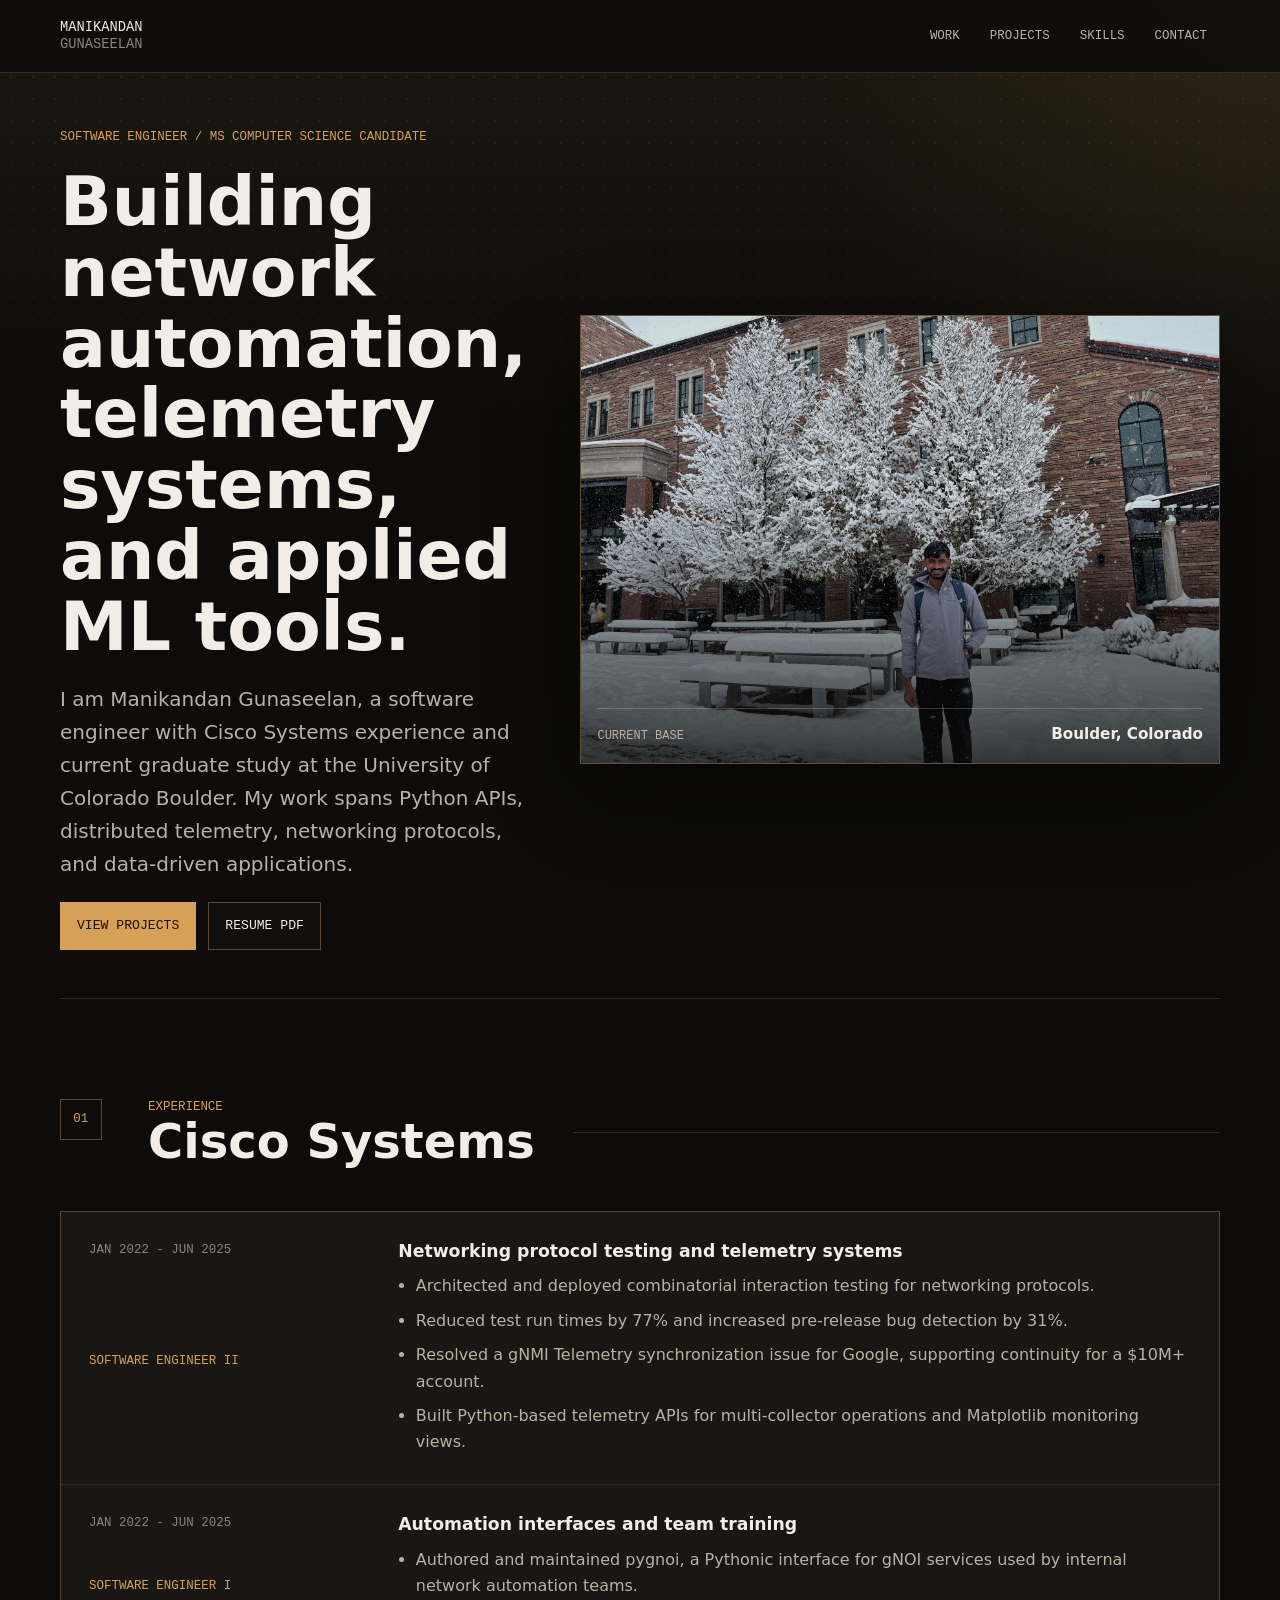
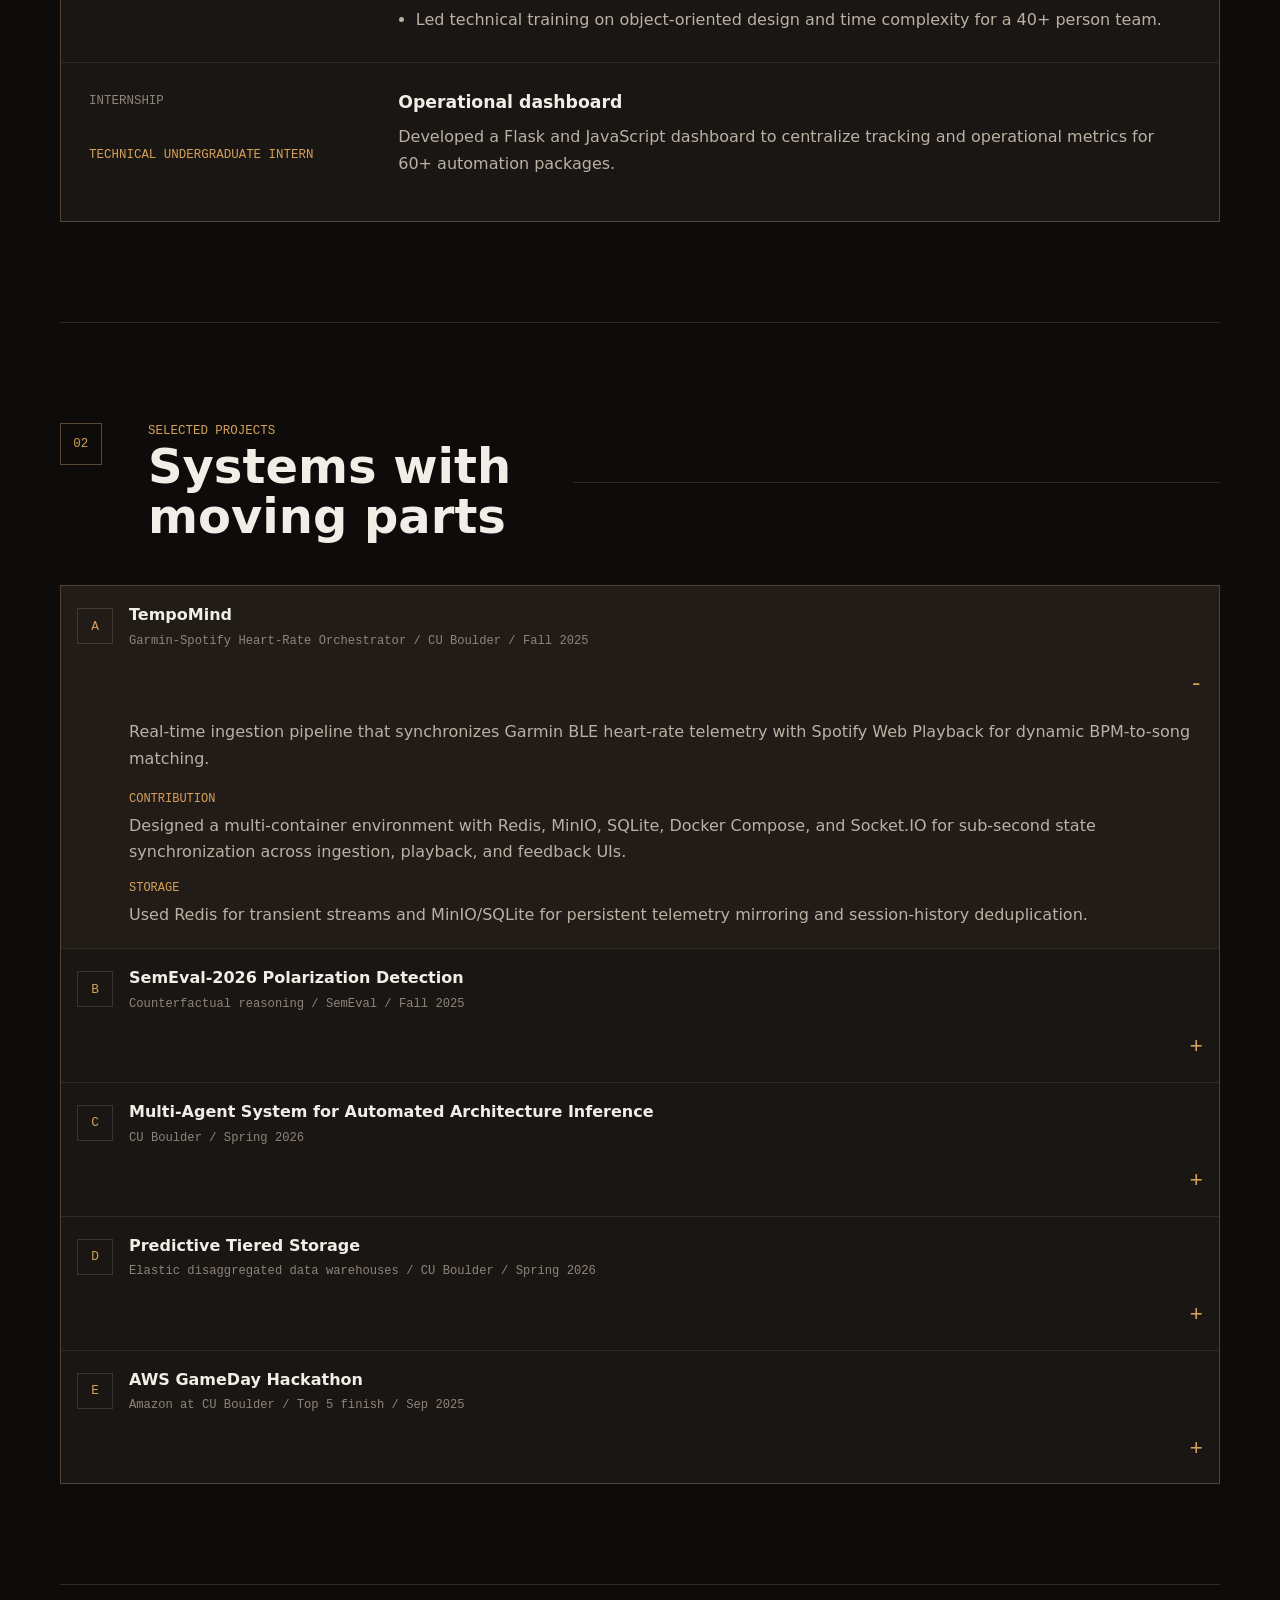
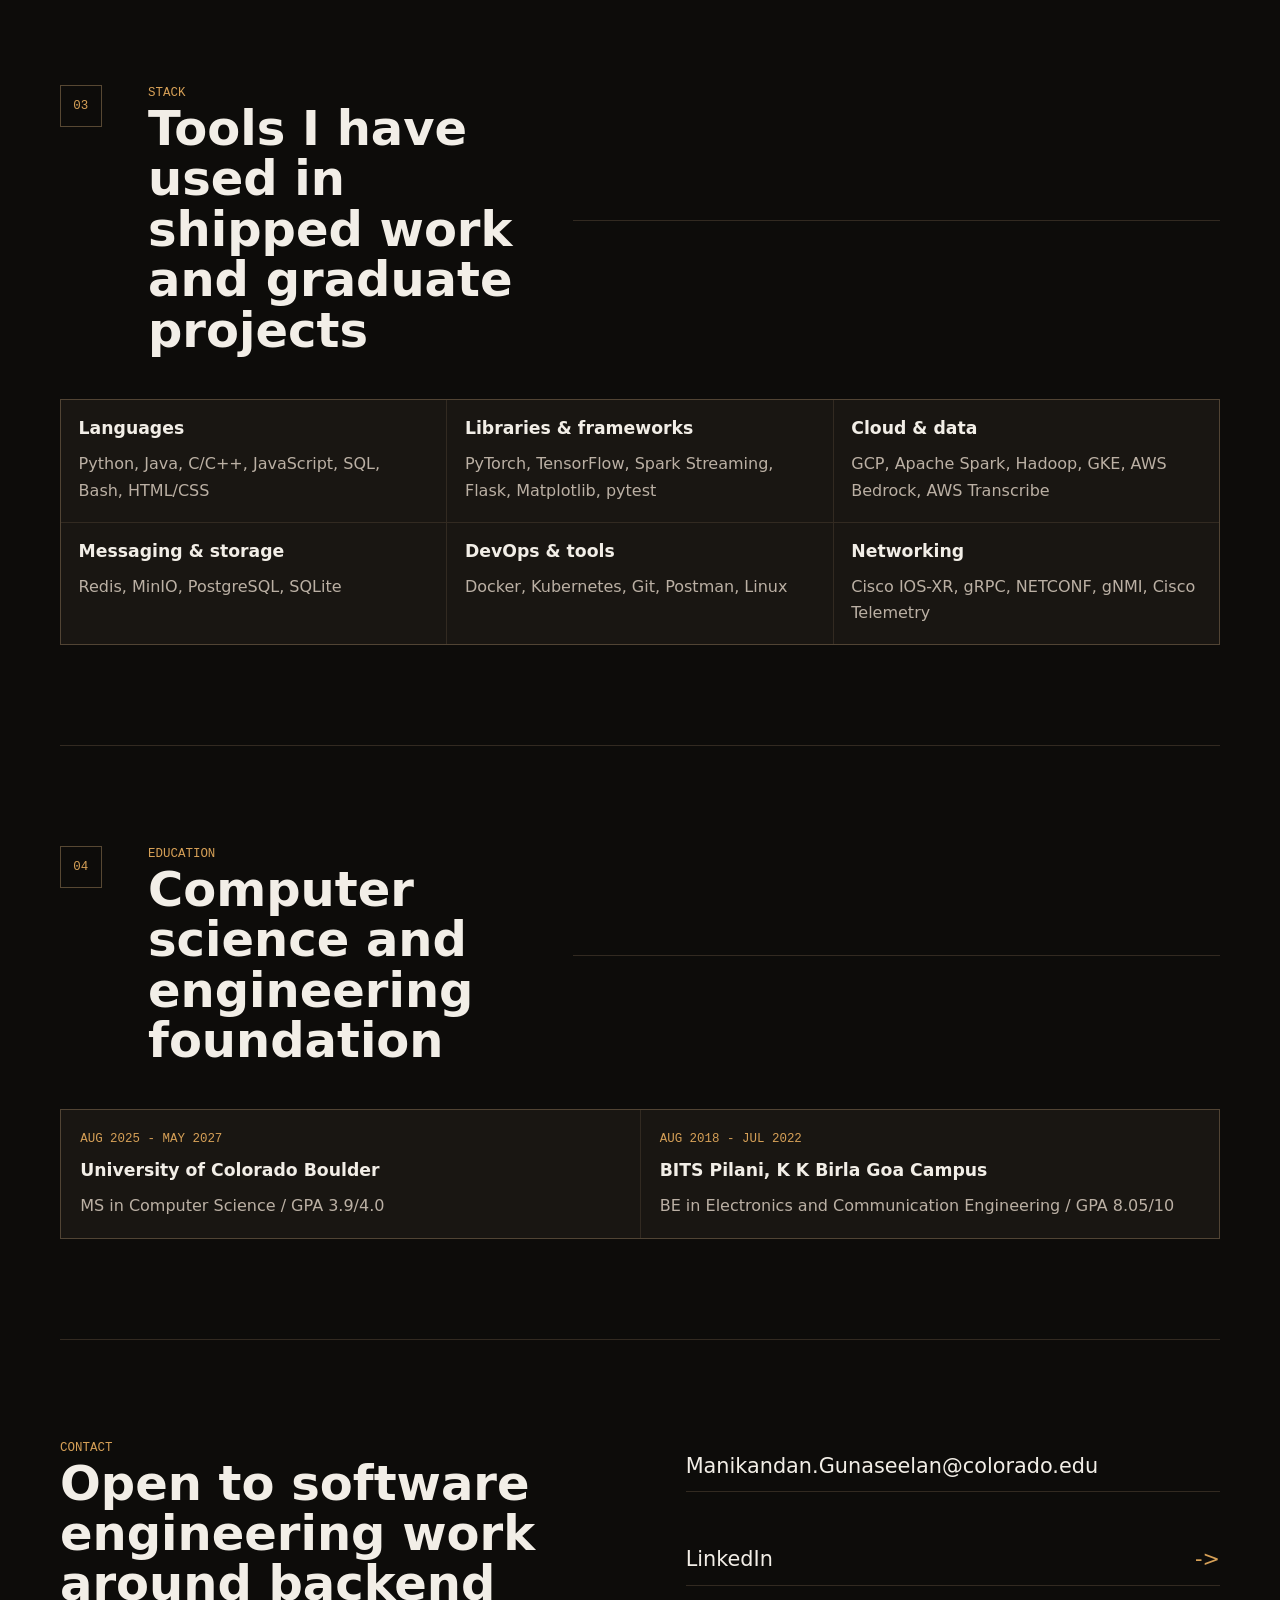
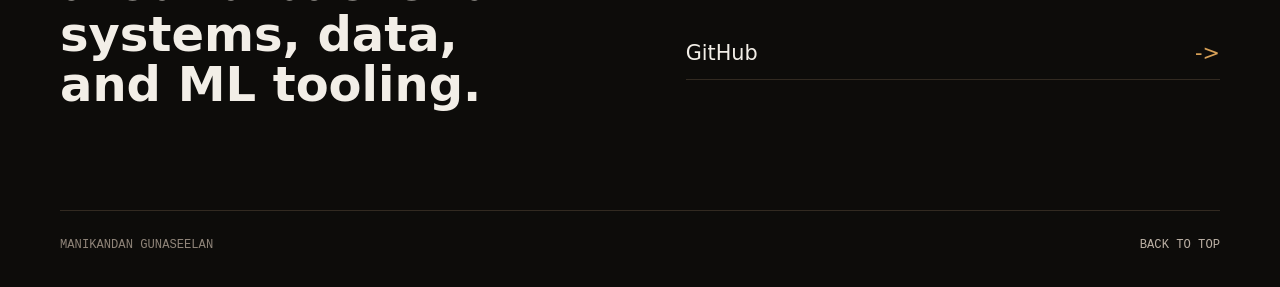
==== commit e03a88ba: "changes for styling and content" ====
--- a/index.html
+++ b/index.html
@@ -53,21 +53,6 @@
         </div>
       </section>
 
-      <section class="signal-strip" aria-label="Portfolio highlights">
-        <div>
-          <span class="metric">3.9/4.0</span>
-          <span>MS CS GPA at CU Boulder</span>
-        </div>
-        <div>
-          <span class="metric">77%</span>
-          <span>test runtime reduction at Cisco</span>
-        </div>
-        <div>
-          <span class="metric">31%</span>
-          <span>increase in pre-release bug detection</span>
-        </div>
-      </section>
-
       <section class="content-section" id="work" aria-labelledby="work-title">
         <div class="section-heading">
           <span class="section-number">01</span>
@@ -209,6 +194,76 @@
             <summary>
               <span class="project-index">C</span>
               <span>
+                <strong>Multi-Agent System for Automated Architecture Inference</strong>
+                <small>CU Boulder / Spring 2026</small>
+              </span>
+            </summary>
+            <div class="project-detail">
+              <p>
+                Multi-agent LLM pipeline that generates evidence-backed Mermaid architecture diagrams from local
+                codebases.
+              </p>
+              <dl>
+                <div>
+                  <dt>Agents</dt>
+                  <dd>
+                    Built four specialized agents: File Summarizer, Context Manager, Architect, and Critic.
+                  </dd>
+                </div>
+                <div>
+                  <dt>Accuracy loop</dt>
+                  <dd>
+                    Designed a falsification-first critic loop that challenges weak claims, rejects unsupported
+                    diagram edges, and hardens outputs across configurable revision rounds.
+                  </dd>
+                </div>
+                <div>
+                  <dt>Output</dt>
+                  <dd>
+                    Supports 35+ language file types and produces architecture JSON, Mermaid flowcharts, critic
+                    reports, and run stats with a single OpenAI API dependency.
+                  </dd>
+                </div>
+              </dl>
+            </div>
+          </details>
+
+          <details class="project-entry">
+            <summary>
+              <span class="project-index">D</span>
+              <span>
+                <strong>Predictive Tiered Storage</strong>
+                <small>Elastic disaggregated data warehouses / CU Boulder / Spring 2026</small>
+              </span>
+            </summary>
+            <div class="project-detail">
+              <p>
+                Trace-driven prototype for an elastic disaggregated data warehouse with compute workers, local SSD
+                caches, an object-store backend, and a metadata directory service.
+              </p>
+              <dl>
+                <div>
+                  <dt>Policy engine</dt>
+                  <dd>
+                    Designed an ML-guided policy engine to optimize p95/p99 read latencies by predictively placing
+                    and evicting data segments across SSD and object-store tiers.
+                  </dd>
+                </div>
+                <div>
+                  <dt>Evaluation</dt>
+                  <dd>
+                    Built a telemetry pipeline and feature-ablation study covering access-based, cost/size, and
+                    semantic features during simulated scale-out and scale-in events.
+                  </dd>
+                </div>
+              </dl>
+            </div>
+          </details>
+
+          <details class="project-entry">
+            <summary>
+              <span class="project-index">E</span>
+              <span>
                 <strong>AWS GameDay Hackathon</strong>
                 <small>Amazon at CU Boulder / Top 5 finish / Sep 2025</small>
               </span>
@@ -218,6 +273,15 @@
                 Prototyped a GenAI healthcare application using Amazon Bedrock for RAG-based search and AWS
                 Transcribe for speech analytics of patient-provider interactions.
               </p>
+              <dl>
+                <div>
+                  <dt>Cloud flow</dt>
+                  <dd>
+                    Implemented serverless, event-driven pipelines with AWS Lambda, Step Functions, IAM, S3, and
+                    Guardrails for schema-consistent GenAI outputs and scalable cloud operations.
+                  </dd>
+                </div>
+              </dl>
             </div>
           </details>
         </div>
--- a/styles.css
+++ b/styles.css
@@ -342,28 +342,6 @@
   font-size: 0.95rem;
 }
 
-.signal-strip {
-  display: grid;
-  gap: 1px;
-  overflow: hidden;
-  border: 1px solid var(--line);
-  background: var(--line);
-}
-
-.signal-strip div {
-  display: grid;
-  gap: 0.25rem;
-  background: rgba(25, 22, 19, 0.94);
-  padding: 1rem;
-  color: var(--muted);
-}
-
-.metric {
-  color: var(--text);
-  font-family: var(--mono);
-  font-size: 1.45rem;
-}
-
 .content-section,
 .contact-section {
   padding: 5rem 0;
@@ -390,14 +368,17 @@
 
 .timeline {
   display: grid;
-  border-top: 1px solid var(--line);
+  gap: 1px;
+  overflow: hidden;
+  border: 1px solid var(--line);
+  background: var(--line);
 }
 
 .timeline-item {
   display: grid;
   gap: 1rem;
-  border-bottom: 1px solid var(--line);
-  padding: 1.4rem 0;
+  background: rgba(25, 22, 19, 0.97);
+  padding: 1.2rem;
 }
 
 .timeline-meta {
@@ -431,19 +412,21 @@
 
 .project-list {
   display: grid;
-  gap: 0.75rem;
+  gap: 1px;
+  overflow: hidden;
+  border: 1px solid var(--line);
+  background: var(--line);
 }
 
 .project-entry {
-  border: 1px solid var(--line);
-  background: linear-gradient(180deg, rgba(255, 255, 255, 0.035), rgba(255, 255, 255, 0.01));
+  border: 0;
+  background: rgba(25, 22, 19, 0.97);
   transition: border-color 180ms ease, transform 180ms ease, background 180ms ease;
 }
 
 .project-entry:hover,
 .project-entry[open] {
-  border-color: var(--line-strong);
-  background: rgba(214, 160, 87, 0.045);
+  background: #211c17;
 }
 
 .project-entry:hover {
@@ -618,7 +601,6 @@
 }
 
 @media (min-width: 720px) {
-  .signal-strip,
   .skill-matrix,
   .education-list {
     grid-template-columns: repeat(2, 1fr);
@@ -669,17 +651,13 @@
     min-height: 0;
   }
 
-  .signal-strip {
-    grid-template-columns: repeat(3, 1fr);
-  }
-
   .skill-matrix {
     grid-template-columns: repeat(3, 1fr);
   }
 
   .timeline-item {
     grid-template-columns: minmax(190px, 0.27fr) minmax(0, 0.73fr);
-    padding: 1.75rem 0;
+    padding: 1.75rem;
   }
 
   .education-list {
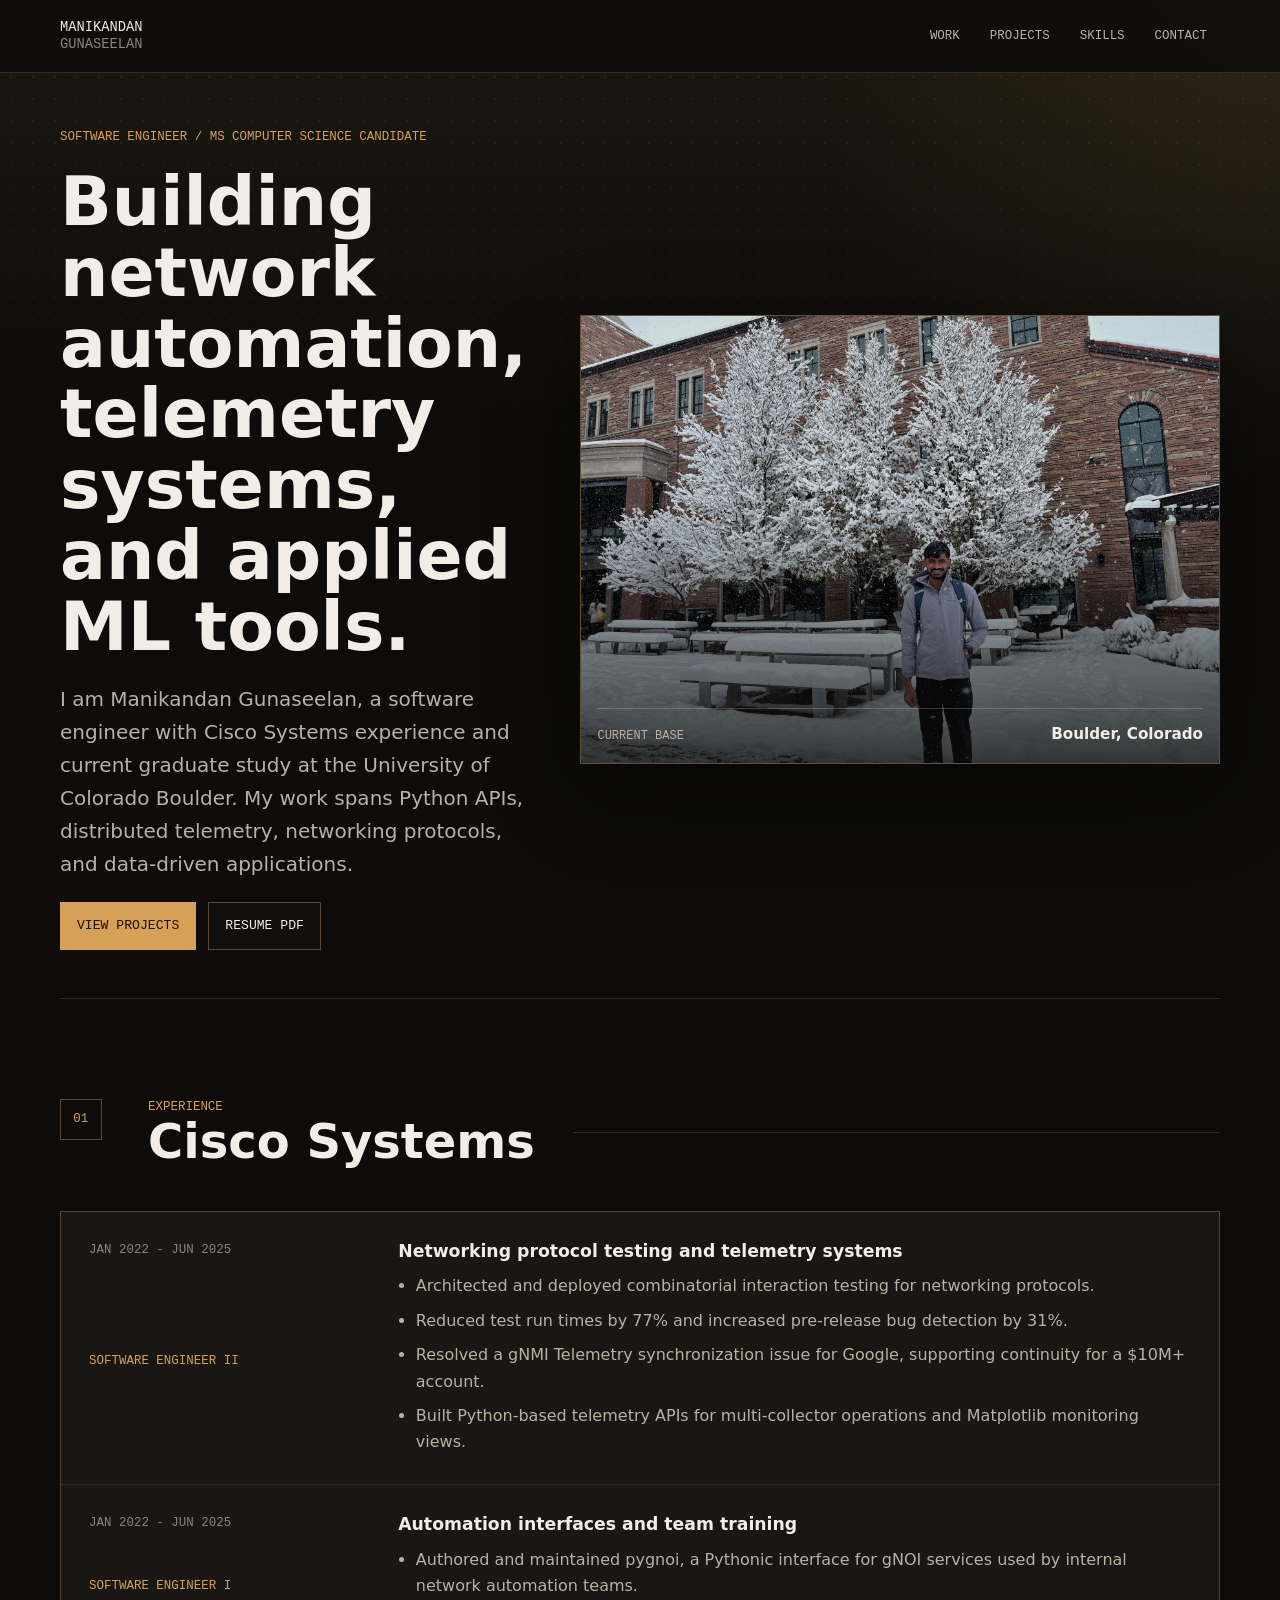
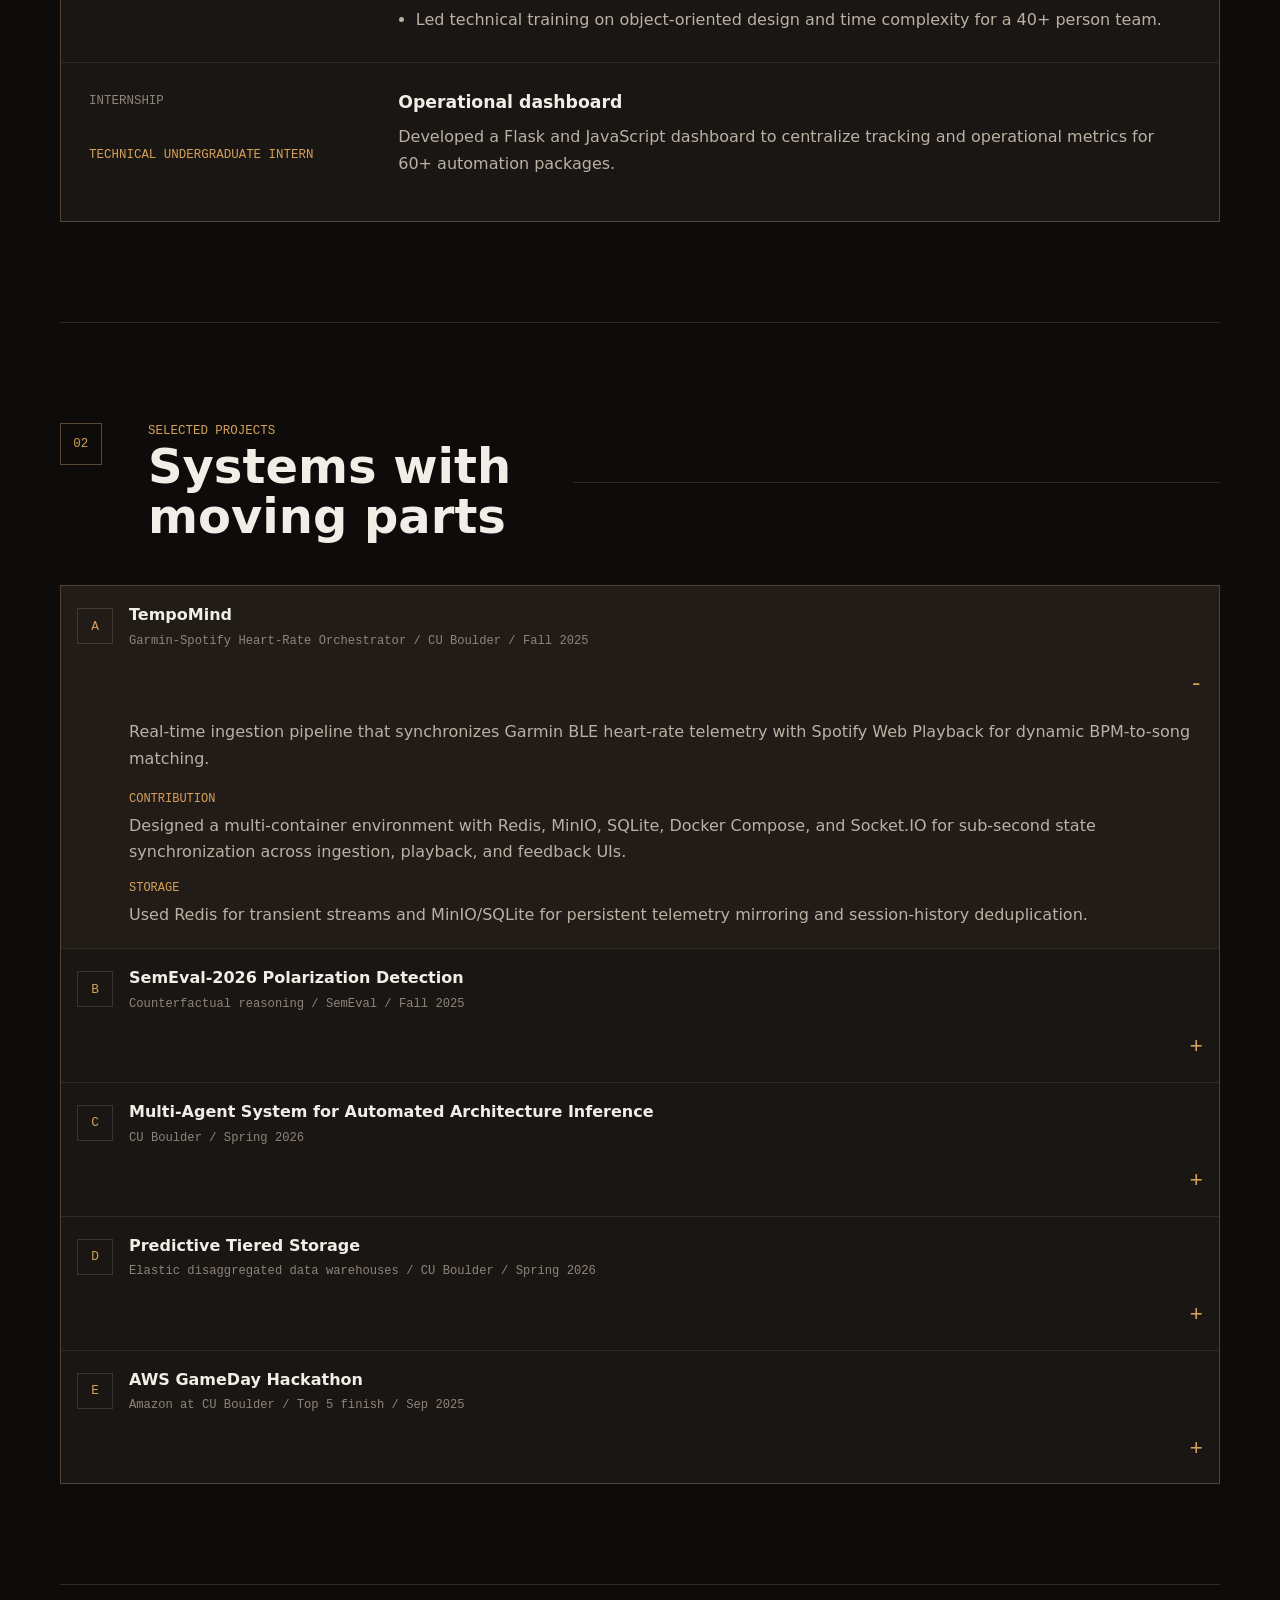
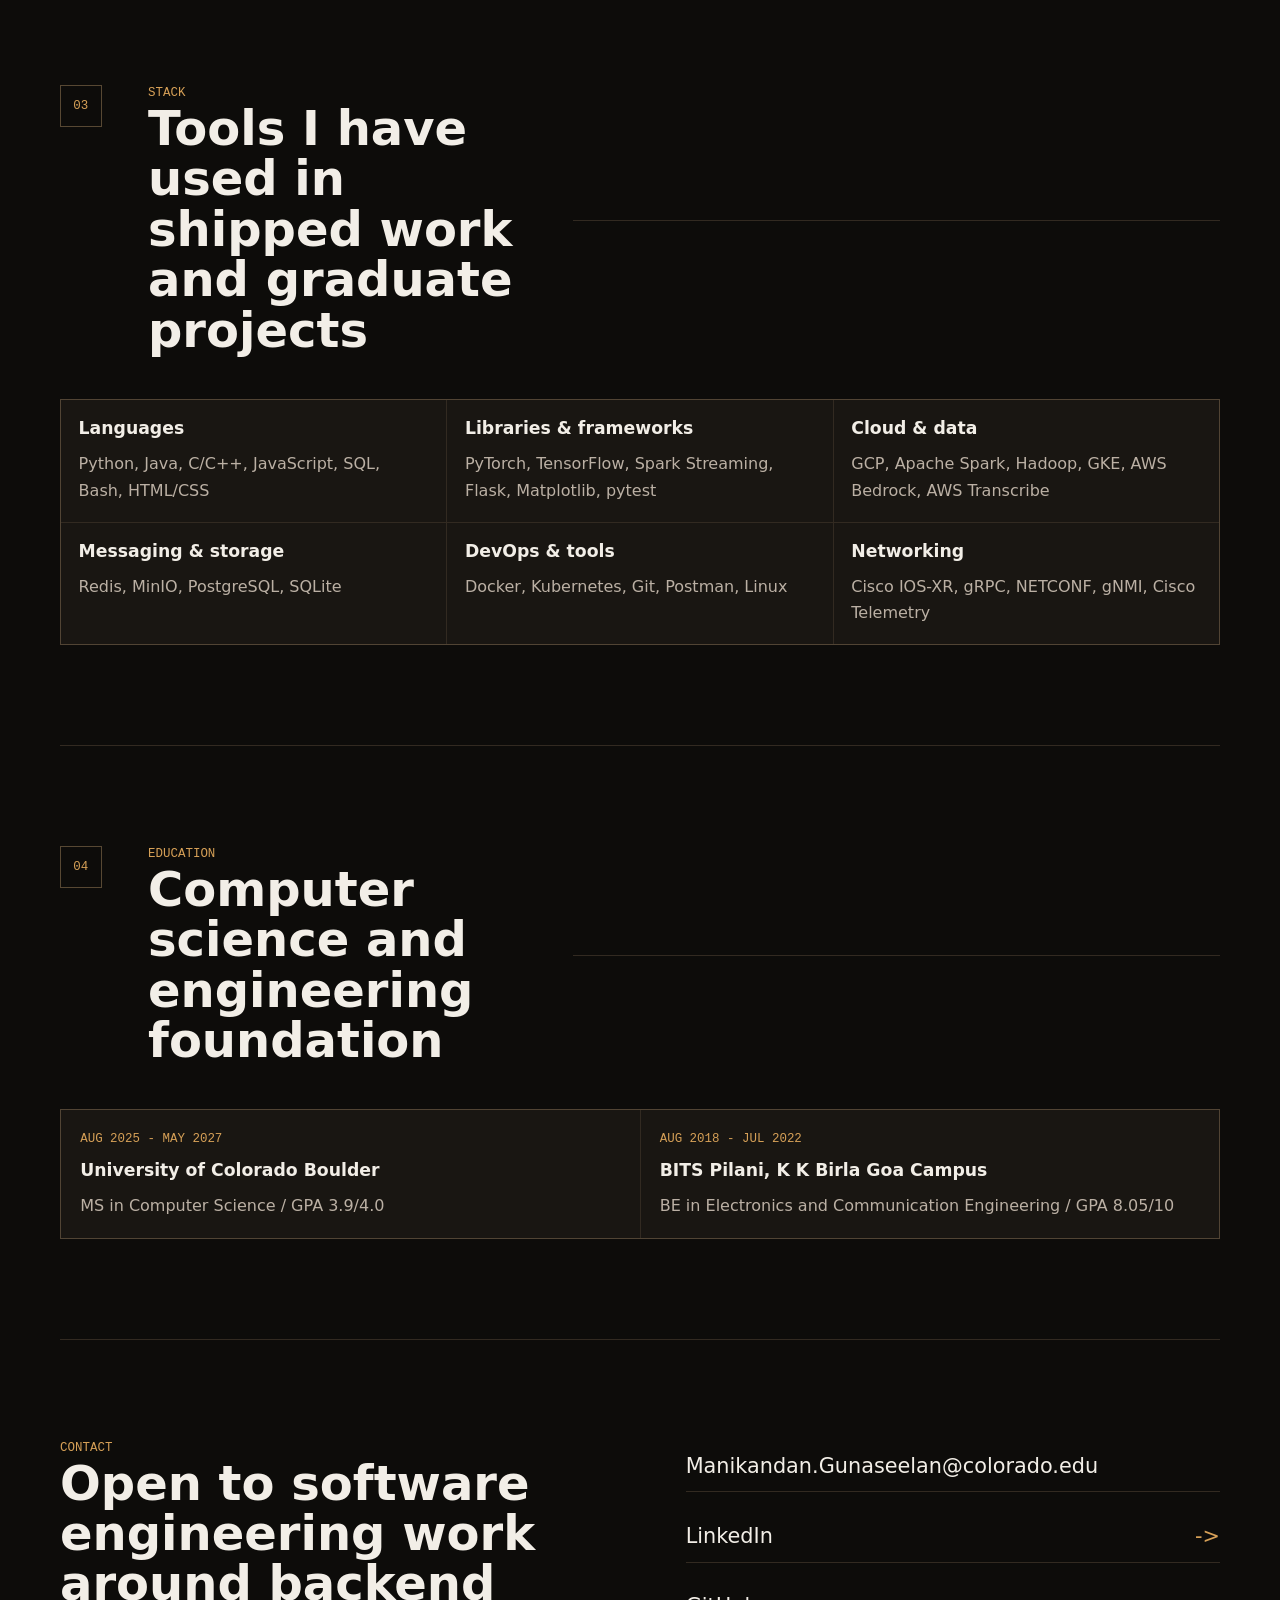
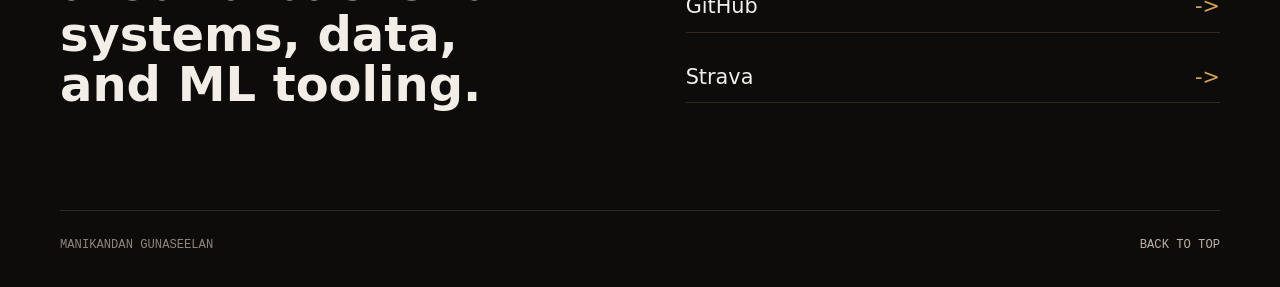
==== commit df5d9874: "add strava" ====
--- a/index.html
+++ b/index.html
@@ -352,11 +352,14 @@
           <p class="kicker">Contact</p>
           <h2 id="contact-title">Open to software engineering work around backend systems, data, and ML tooling.</h2>
         </div>
-        <ul class="contact-list">
-          <li><a href="mailto:Manikandan.Gunaseelan@colorado.edu">Manikandan.Gunaseelan@colorado.edu</a></li>
-          <li><a href="https://www.linkedin.com/in/manikandan-gunaseelan/">LinkedIn</a></li>
-          <li><a href="https://github.com/manig1729">GitHub</a></li>
-        </ul>
+        <div class="contact-panel">
+          <ul class="contact-list">
+            <li><a href="mailto:Manikandan.Gunaseelan@colorado.edu">Manikandan.Gunaseelan@colorado.edu</a></li>
+            <li><a href="https://www.linkedin.com/in/manikandan-gunaseelan/">LinkedIn</a></li>
+            <li><a href="https://github.com/manig1729">GitHub</a></li>
+            <li><a href="https://www.strava.com/athletes/95962373">Strava</a></li>
+          </ul>
+        </div>
       </section>
     </main>
 
--- a/styles.css
+++ b/styles.css
@@ -553,6 +553,11 @@
   padding-bottom: 3.5rem;
 }
 
+.contact-panel {
+  display: grid;
+  gap: 1rem;
+}
+
 .contact-list {
   display: grid;
   gap: 0.75rem;
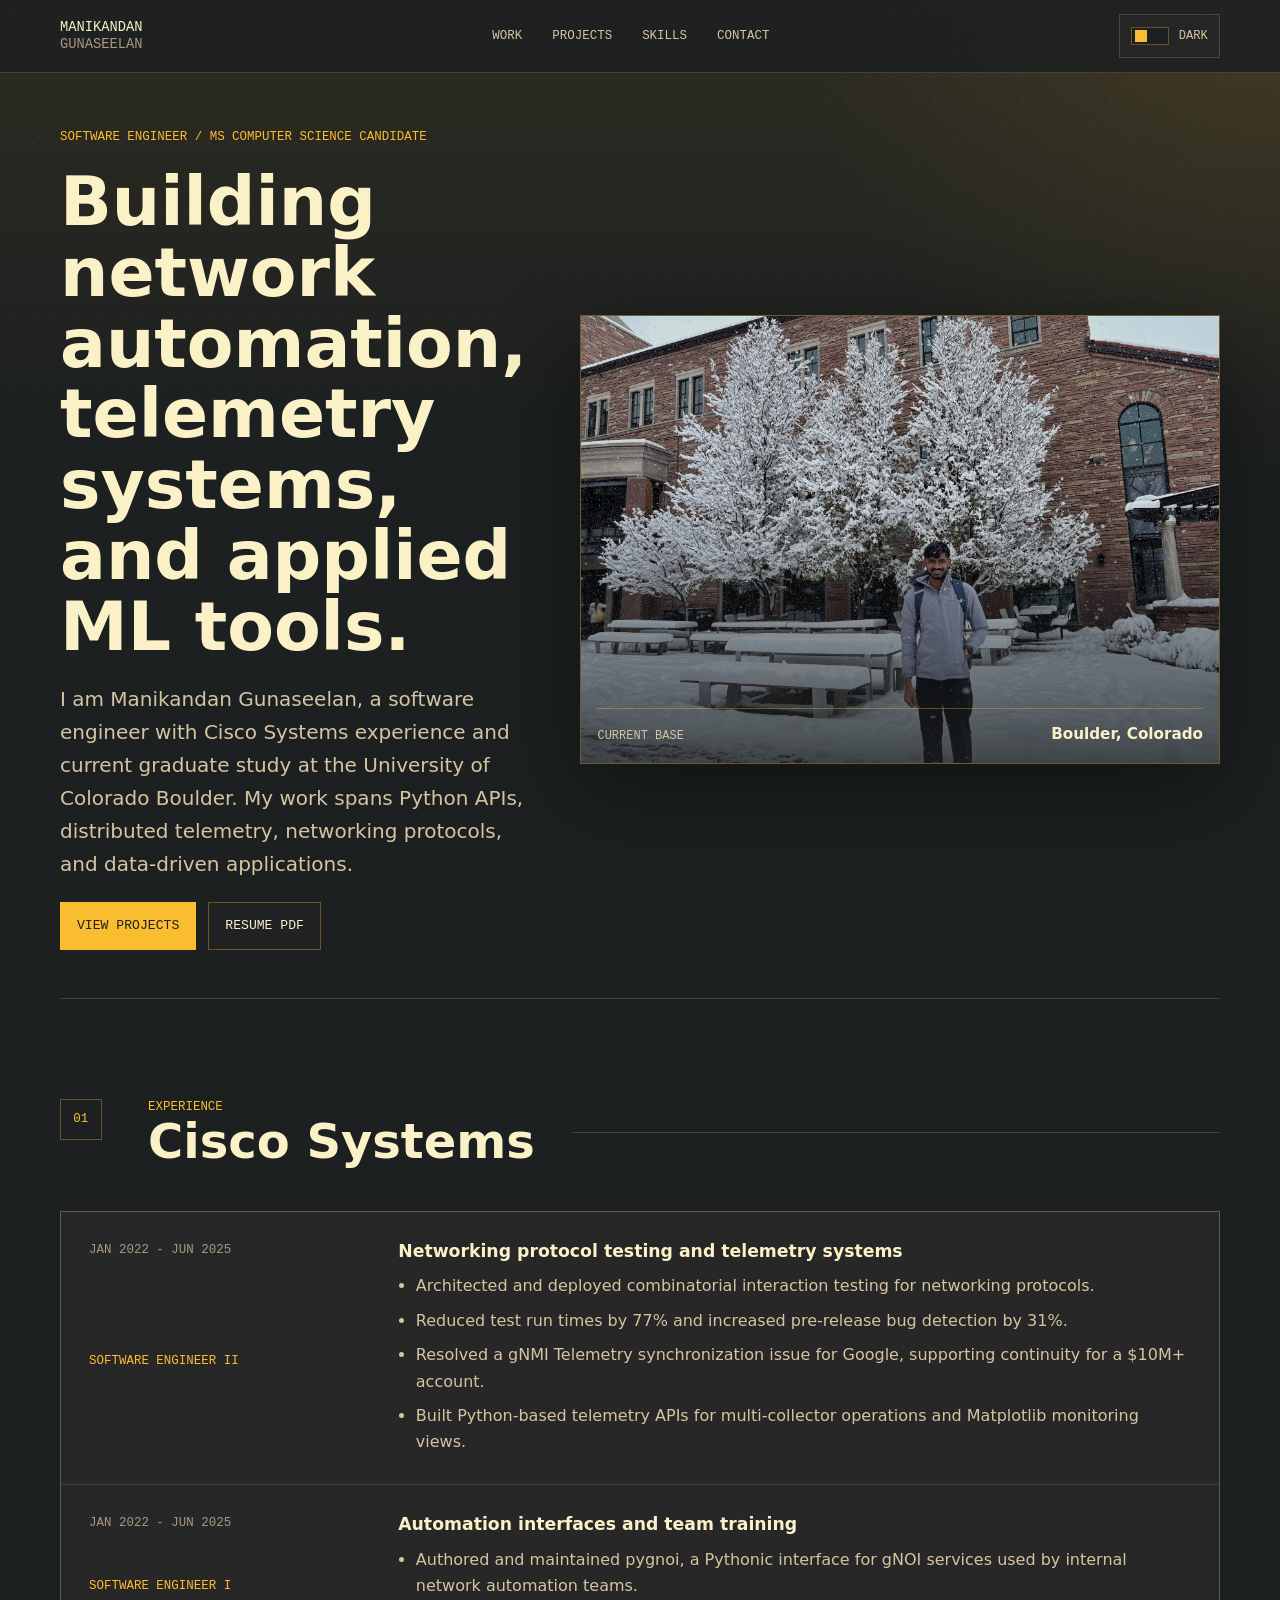
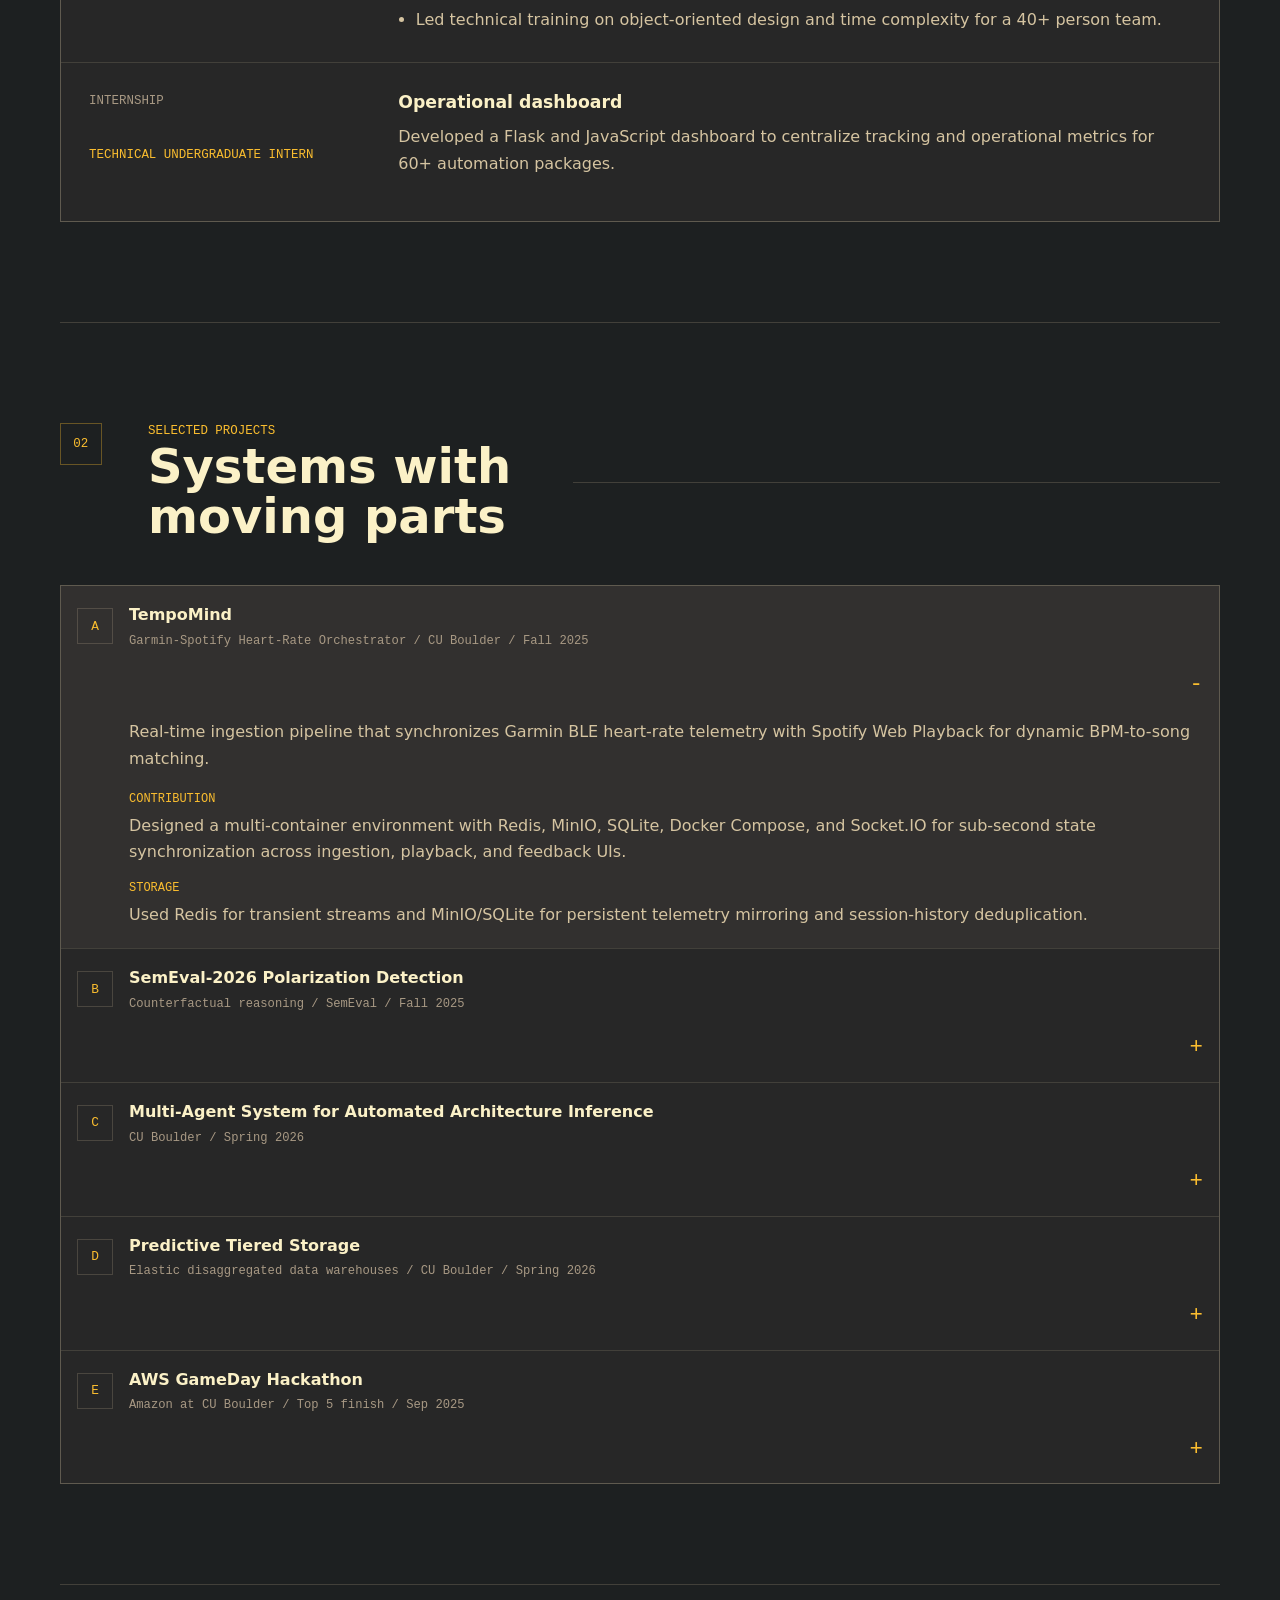
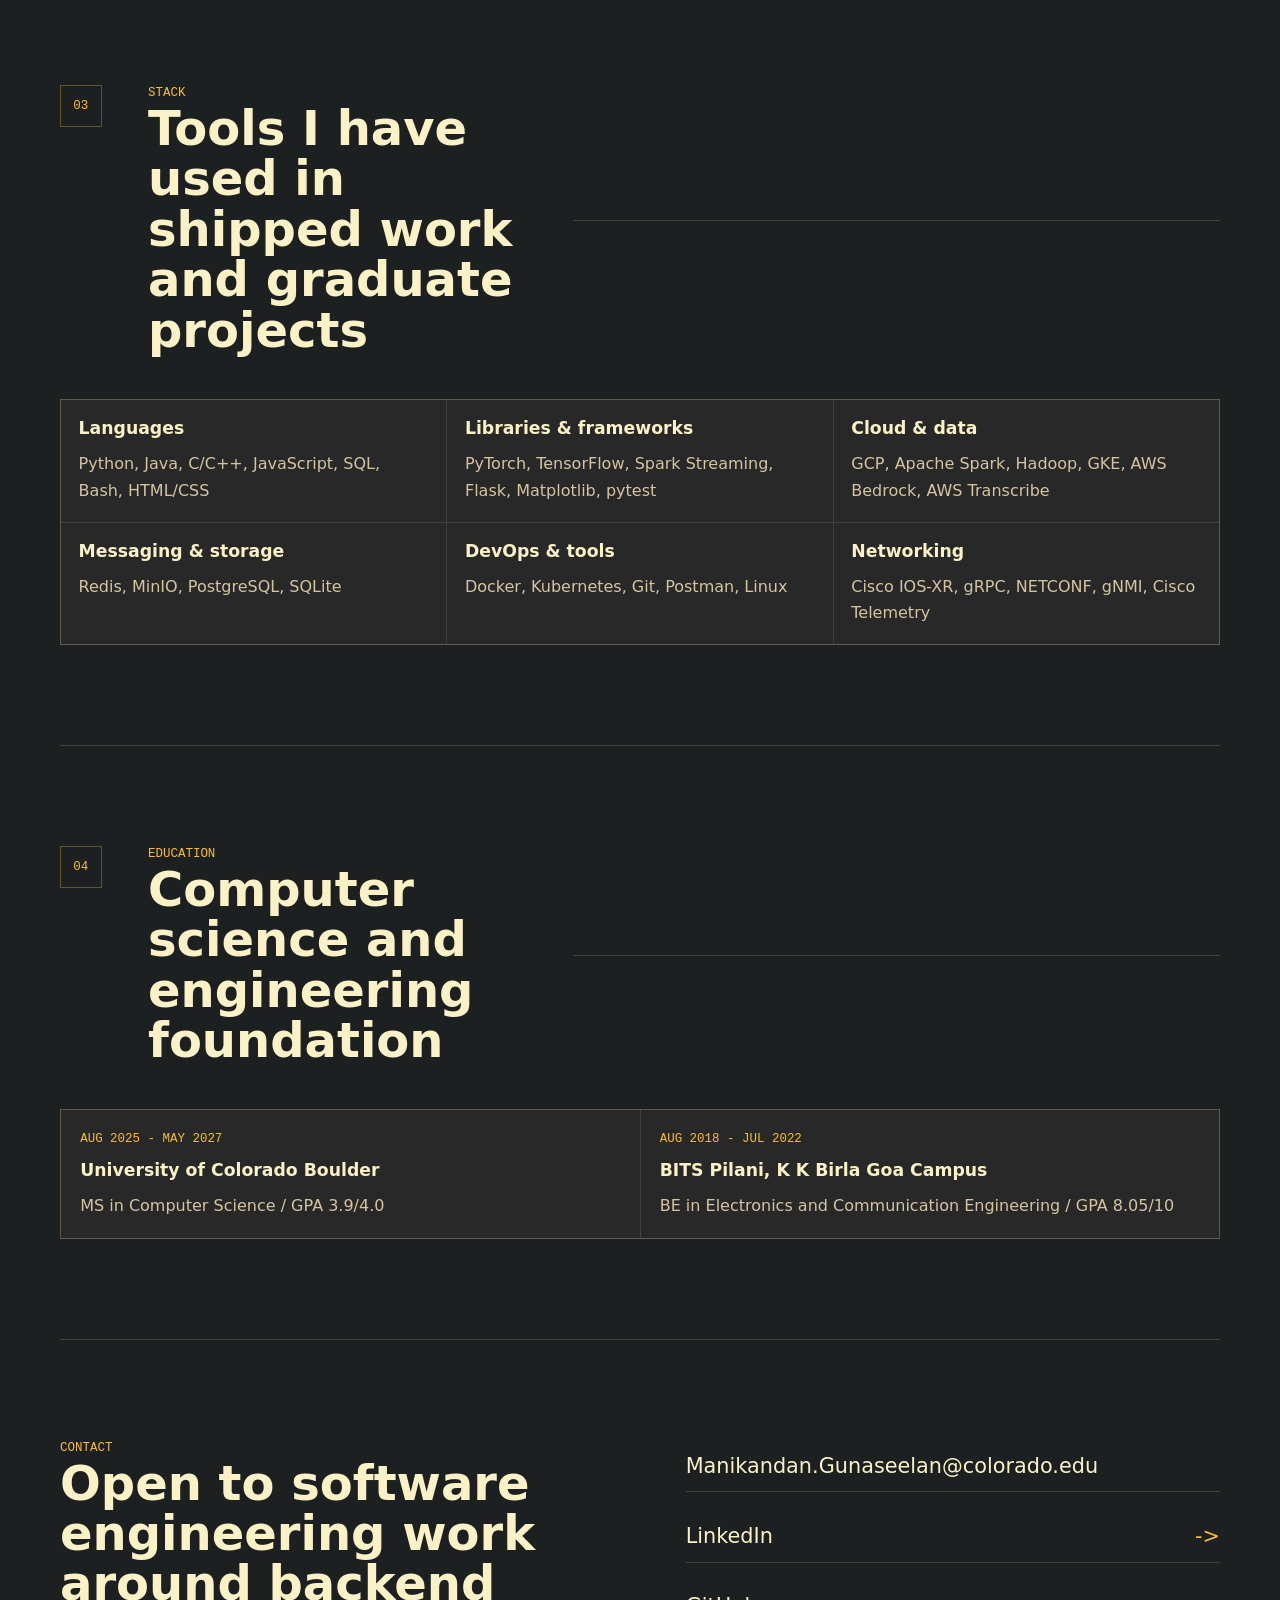
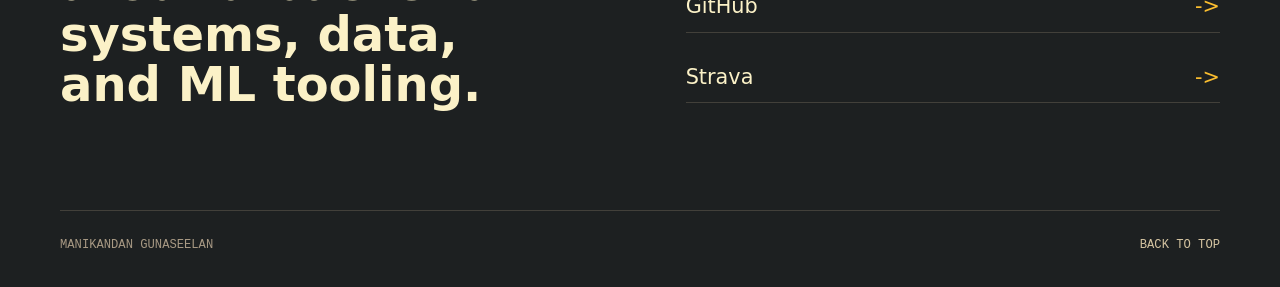
==== commit 2d005cd0: "change theme to gruvbox" ====
--- a/index.html
+++ b/index.html
@@ -1,5 +1,5 @@
 <!doctype html>
-<html lang="en">
+<html lang="en" data-theme="dark">
   <head>
     <meta charset="utf-8" />
     <meta name="viewport" content="width=device-width, initial-scale=1" />
@@ -25,6 +25,12 @@
           <a href="#skills">Skills</a>
           <a href="#contact">Contact</a>
         </div>
+        <button class="theme-toggle" type="button" aria-label="Switch to light theme" aria-pressed="false">
+          <span class="theme-toggle-track" aria-hidden="true">
+            <span class="theme-toggle-thumb"></span>
+          </span>
+          <span class="theme-toggle-label">Dark</span>
+        </button>
       </nav>
     </header>
 
--- a/styles.css
+++ b/styles.css
@@ -1,19 +1,47 @@
 :root {
   color-scheme: dark;
-  --bg: #0d0c0a;
-  --bg-2: #15120f;
-  --surface: #191613;
-  --surface-2: #211c17;
-  --line: rgba(218, 184, 139, 0.18);
-  --line-strong: rgba(231, 190, 131, 0.34);
-  --text: #f2eee7;
-  --muted: #bbb0a4;
-  --quiet: #8f8479;
-  --accent: #d6a057;
-  --accent-strong: #f2bc69;
+  --bg: #1d2021;
+  --bg-2: #282828;
+  --surface: #282828;
+  --surface-2: #32302f;
+  --surface-rgb: 40, 40, 40;
+  --surface-2-rgb: 50, 48, 47;
+  --bg-rgb: 29, 32, 33;
+  --line: rgba(213, 196, 161, 0.2);
+  --line-strong: rgba(250, 189, 47, 0.34);
+  --text: #fbf1c7;
+  --muted: #d5c4a1;
+  --quiet: #a89984;
+  --accent: #fabd2f;
+  --accent-strong: #fe8019;
+  --accent-rgb: 250, 189, 47;
+  --dot-rgb: 168, 153, 132;
+  --button-text: #1d2021;
   --shadow: 0 24px 80px rgba(0, 0, 0, 0.42);
   --mono: ui-monospace, SFMono-Regular, Menlo, Monaco, Consolas, "Liberation Mono", monospace;
   --sans: Inter, ui-sans-serif, system-ui, -apple-system, BlinkMacSystemFont, "Segoe UI", sans-serif;
+}
+
+[data-theme="light"] {
+  color-scheme: light;
+  --bg: #fbf1c7;
+  --bg-2: #f2e5bc;
+  --surface: #f2e5bc;
+  --surface-2: #ebdbb2;
+  --surface-rgb: 242, 229, 188;
+  --surface-2-rgb: 235, 219, 178;
+  --bg-rgb: 251, 241, 199;
+  --line: rgba(124, 111, 100, 0.26);
+  --line-strong: rgba(175, 58, 3, 0.34);
+  --text: #282828;
+  --muted: #504945;
+  --quiet: #7c6f64;
+  --accent: #af3a03;
+  --accent-strong: #9d0006;
+  --accent-rgb: 175, 58, 3;
+  --dot-rgb: 124, 111, 100;
+  --button-text: #fbf1c7;
+  --shadow: 0 24px 70px rgba(60, 56, 54, 0.18);
 }
 
 * {
@@ -28,8 +56,8 @@
   position: relative;
   margin: 0;
   background:
-    linear-gradient(180deg, rgba(214, 160, 87, 0.08), transparent 420px),
-    radial-gradient(circle at top right, rgba(214, 160, 87, 0.1), transparent 30rem),
+    linear-gradient(180deg, rgba(var(--accent-rgb), 0.08), transparent 420px),
+    radial-gradient(circle at top right, rgba(var(--accent-rgb), 0.1), transparent 30rem),
     var(--bg);
   color: var(--text);
   font-family: var(--sans);
@@ -45,7 +73,7 @@
   content: "";
   opacity: 0.22;
   background-image:
-    radial-gradient(circle, rgba(170, 165, 157, 0.42) 1px, transparent 1.35px);
+    radial-gradient(circle, rgba(var(--dot-rgb), 0.42) 1px, transparent 1.35px);
   background-size: 22px 22px;
   mask-image: linear-gradient(to bottom, black, transparent 72%);
 }
@@ -57,7 +85,7 @@
   pointer-events: none;
   content: "";
   opacity: 0;
-  background-image: radial-gradient(circle, rgba(214, 160, 87, 0.95) 1px, transparent 1.45px);
+  background-image: radial-gradient(circle, rgba(var(--accent-rgb), 0.95) 1px, transparent 1.45px);
   background-size: 22px 22px;
   mask-image: radial-gradient(
     circle at var(--trail-x, 50%) var(--trail-y, 50%),
@@ -119,7 +147,7 @@
   top: 0;
   z-index: 10;
   border-bottom: 1px solid var(--line);
-  background: rgba(13, 12, 10, 0.86);
+  background: rgba(var(--bg-rgb), 0.86);
   backdrop-filter: blur(18px);
 }
 
@@ -170,8 +198,52 @@
 
 .nav-links a:hover {
   border-color: var(--line);
-  background: rgba(214, 160, 87, 0.06);
+  background: rgba(var(--accent-rgb), 0.06);
   color: var(--text);
+}
+
+.theme-toggle {
+  display: inline-flex;
+  align-items: center;
+  gap: 0.6rem;
+  min-height: 44px;
+  border: 1px solid var(--line);
+  background: rgba(var(--surface-rgb), 0.72);
+  color: var(--muted);
+  cursor: pointer;
+  padding: 0.45rem 0.7rem;
+  font-family: var(--mono);
+  font-size: 0.76rem;
+  text-transform: uppercase;
+  transition: border-color 180ms ease, background 180ms ease, color 180ms ease;
+}
+
+.theme-toggle:hover {
+  border-color: var(--line-strong);
+  background: rgba(var(--surface-2-rgb), 0.88);
+  color: var(--text);
+}
+
+.theme-toggle-track {
+  position: relative;
+  width: 2.35rem;
+  height: 1.18rem;
+  border: 1px solid var(--line-strong);
+  background: var(--bg);
+}
+
+.theme-toggle-thumb {
+  position: absolute;
+  top: 0.17rem;
+  left: 0.17rem;
+  width: 0.72rem;
+  height: 0.72rem;
+  background: var(--accent);
+  transition: transform 180ms ease, background 180ms ease;
+}
+
+[data-theme="light"] .theme-toggle-thumb {
+  transform: translateX(1.12rem);
 }
 
 main {
@@ -262,7 +334,7 @@
   justify-content: center;
   min-height: 48px;
   border: 1px solid var(--line-strong);
-  background: rgba(255, 255, 255, 0.02);
+  background: rgba(var(--surface-rgb), 0.32);
   padding: 0.75rem 1rem;
   color: var(--text);
   font-family: var(--mono);
@@ -275,13 +347,13 @@
 .button:hover {
   transform: translateY(-2px);
   border-color: var(--accent-strong);
-  background: rgba(214, 160, 87, 0.08);
+  background: rgba(var(--accent-rgb), 0.08);
   color: var(--text);
 }
 
 .button.primary {
   background: var(--accent);
-  color: #17100a;
+  color: var(--button-text);
   border-color: var(--accent);
 }
 
@@ -300,7 +372,11 @@
   inset: 0;
   content: "";
   pointer-events: none;
-  background: linear-gradient(180deg, transparent 42%, rgba(13, 12, 10, 0.78));
+  background: linear-gradient(180deg, transparent 42%, rgba(var(--bg-rgb), 0.78));
+}
+
+[data-theme="light"] .portrait-panel::after {
+  display: none;
 }
 
 .portrait-panel img {
@@ -311,6 +387,10 @@
   object-fit: cover;
   object-position: center;
   filter: saturate(0.88) contrast(1.06) brightness(0.86);
+}
+
+[data-theme="light"] .portrait-panel img {
+  filter: none;
 }
 
 .portrait-caption {
@@ -323,8 +403,12 @@
   align-items: end;
   justify-content: space-between;
   gap: 1rem;
-  border-top: 1px solid rgba(242, 238, 231, 0.22);
+  border-top: 1px solid var(--line-strong);
   padding-top: 0.8rem;
+}
+
+[data-theme="light"] .portrait-caption {
+  border-top-color: rgba(40, 40, 40, 0.32);
 }
 
 .portrait-caption span,
@@ -333,13 +417,22 @@
 }
 
 .portrait-caption span {
-  color: var(--muted);
+  color: #d5c4a1;
   font-size: 0.75rem;
   text-transform: uppercase;
 }
 
+[data-theme="light"] .portrait-caption span {
+  color: #504945;
+}
+
 .portrait-caption strong {
+  color: #fbf1c7;
   font-size: 0.95rem;
+}
+
+[data-theme="light"] .portrait-caption strong {
+  color: #282828;
 }
 
 .content-section,
@@ -377,7 +470,7 @@
 .timeline-item {
   display: grid;
   gap: 1rem;
-  background: rgba(25, 22, 19, 0.97);
+  background: rgba(var(--surface-rgb), 0.97);
   padding: 1.2rem;
 }
 
@@ -420,13 +513,13 @@
 
 .project-entry {
   border: 0;
-  background: rgba(25, 22, 19, 0.97);
+  background: rgba(var(--surface-rgb), 0.97);
   transition: border-color 180ms ease, transform 180ms ease, background 180ms ease;
 }
 
 .project-entry:hover,
 .project-entry[open] {
-  background: #211c17;
+  background: var(--surface-2);
 }
 
 .project-entry:hover {
@@ -513,7 +606,7 @@
 }
 
 .skill-matrix article {
-  background: rgba(25, 22, 19, 0.94);
+  background: rgba(var(--surface-rgb), 0.94);
   padding: 1.1rem;
 }
 
@@ -535,7 +628,7 @@
 }
 
 .education-list article {
-  background: rgba(25, 22, 19, 0.94);
+  background: rgba(var(--surface-rgb), 0.94);
   padding: 1.2rem;
 }
 
@@ -681,6 +774,10 @@
     width: 100%;
   }
 
+  .theme-toggle {
+    align-self: flex-start;
+  }
+
   .hero {
     min-height: auto;
   }
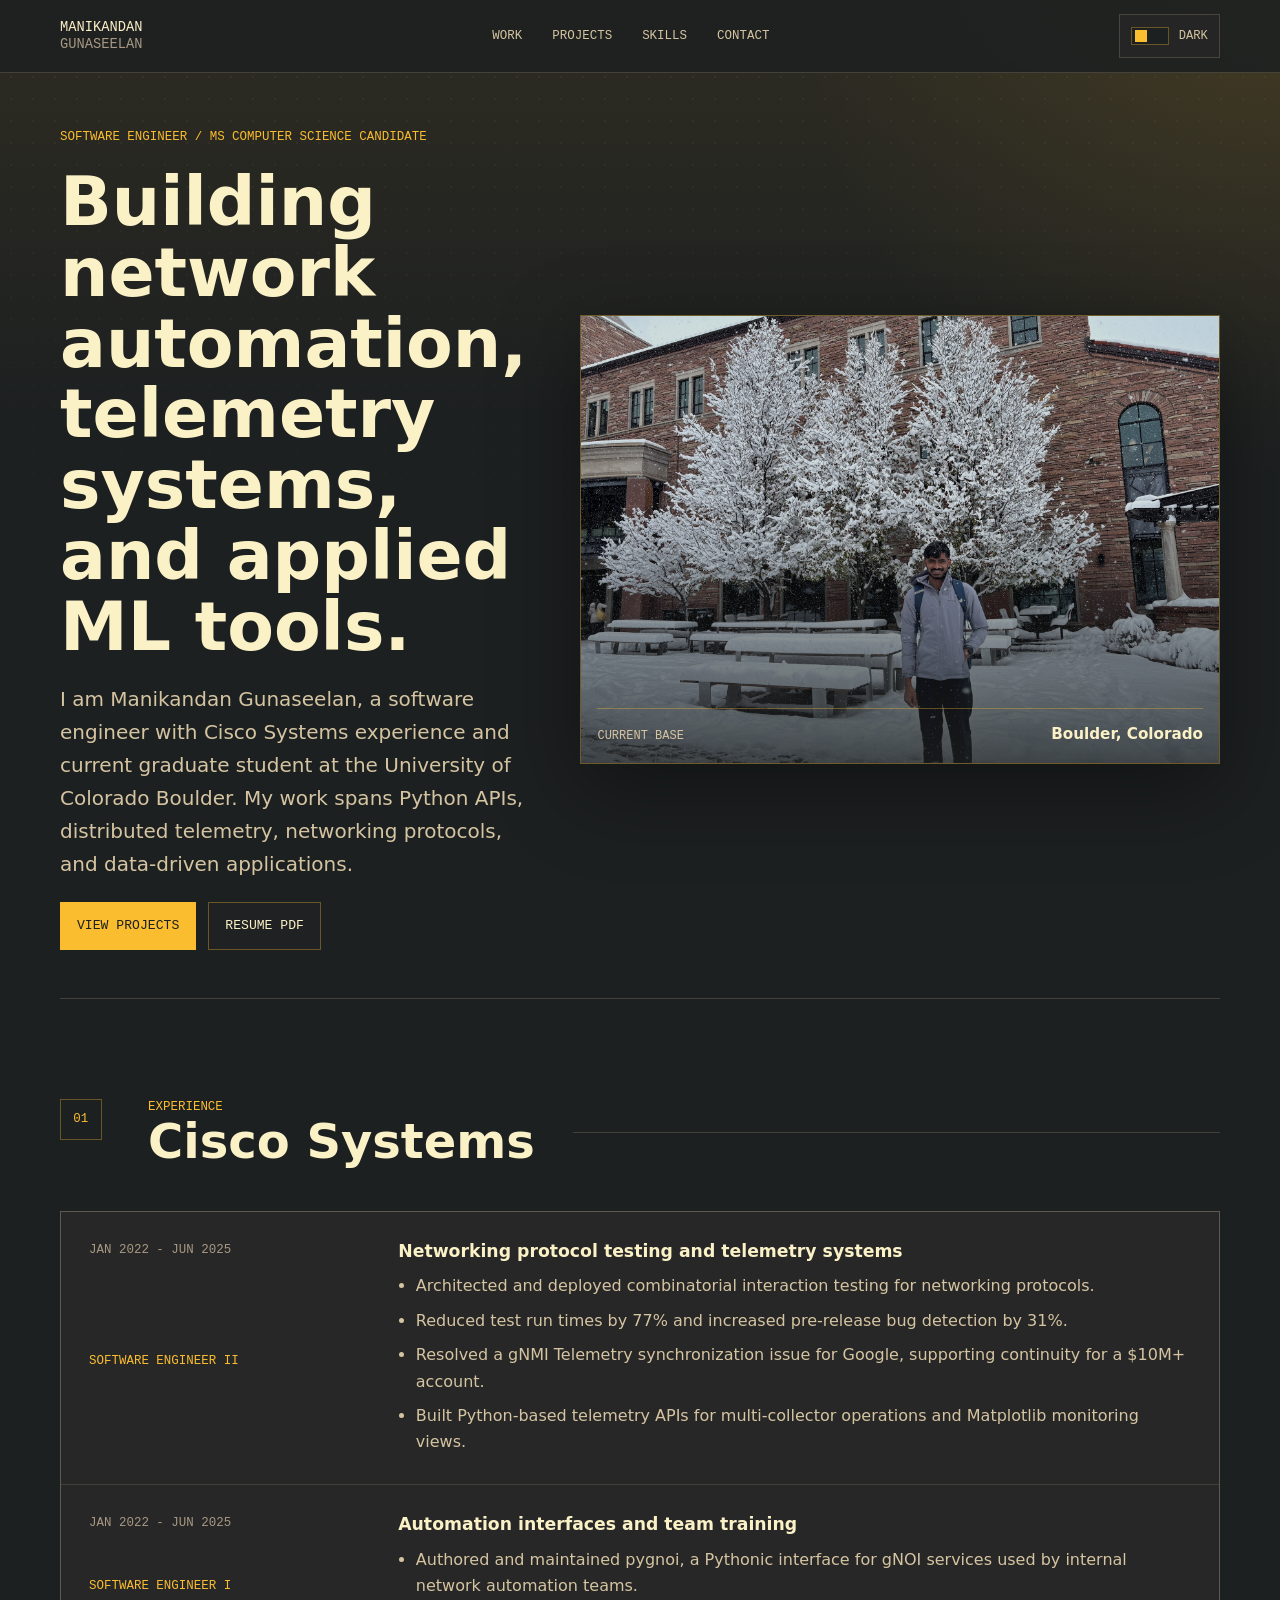
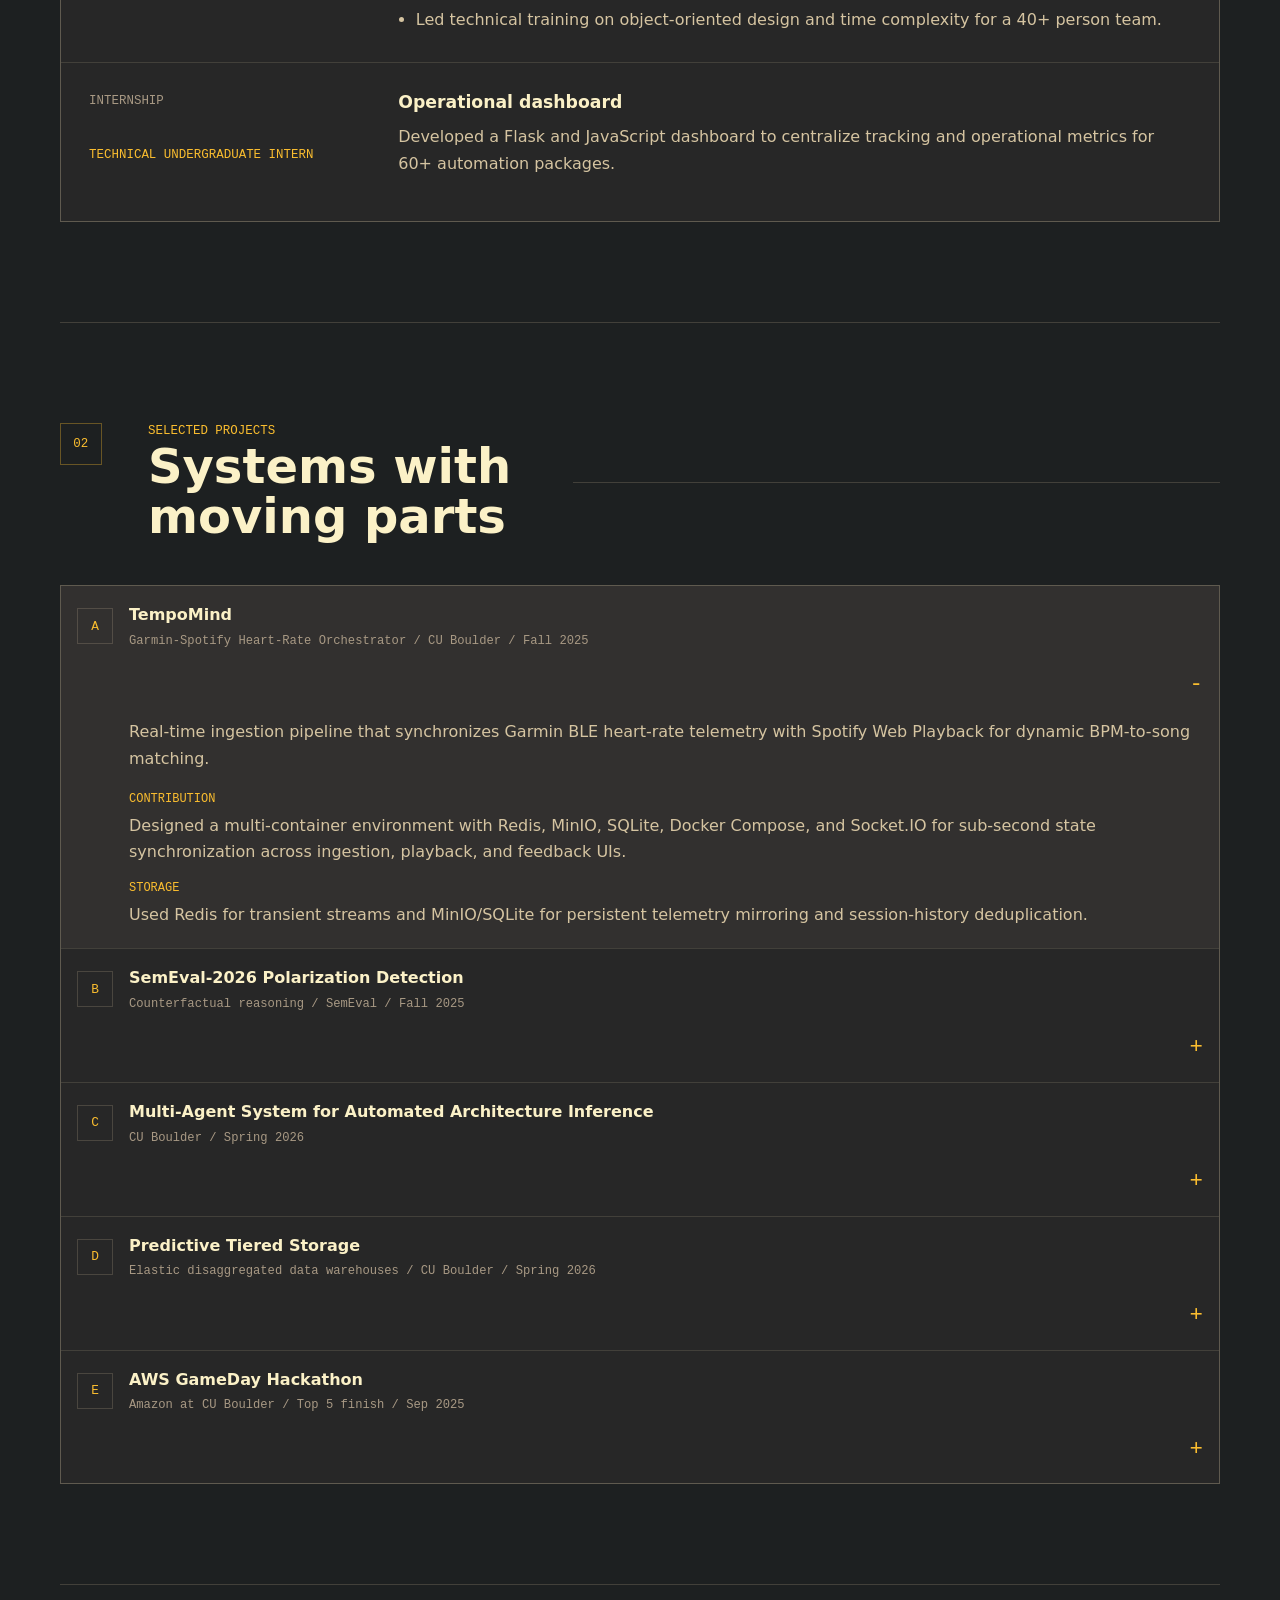
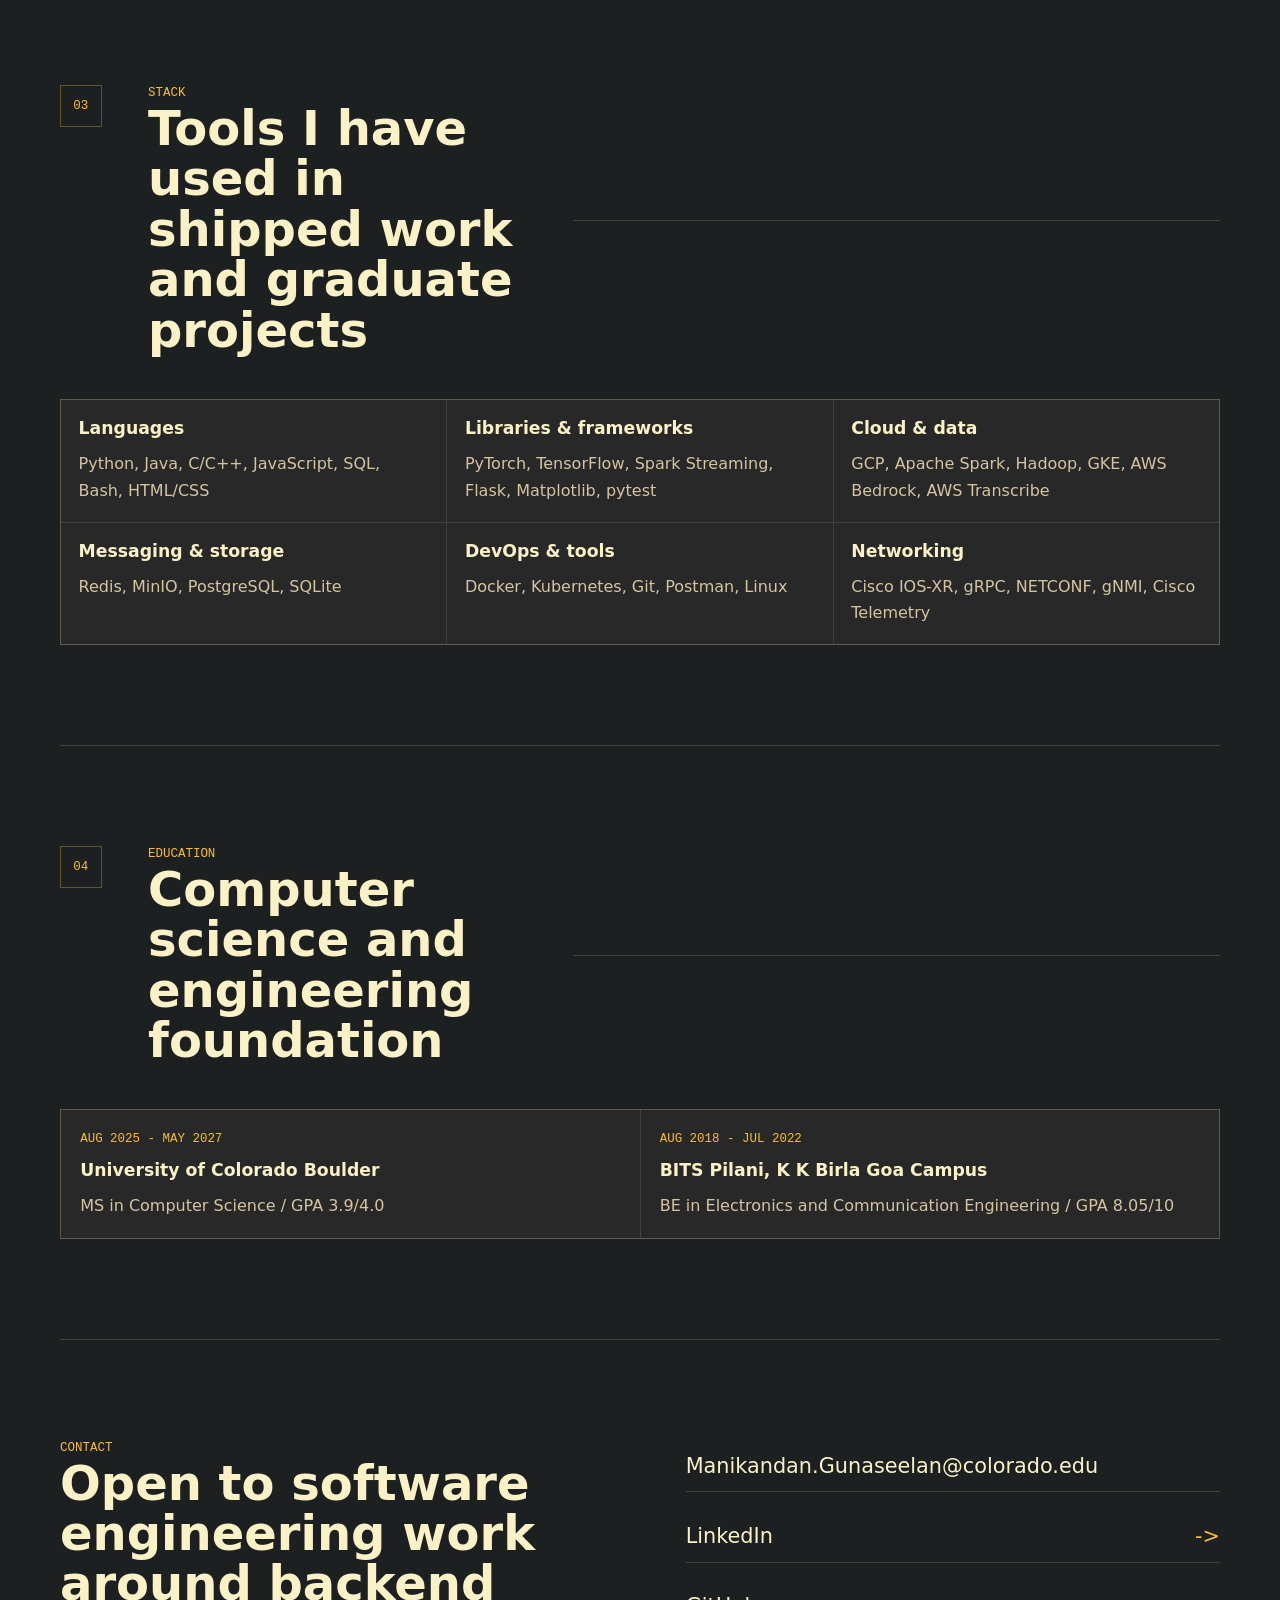
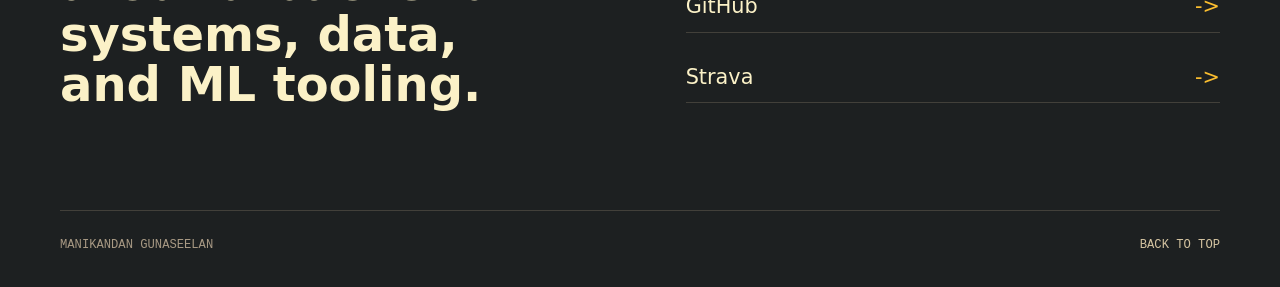
==== commit c0823cbc: "spelling" ====
--- a/index.html
+++ b/index.html
@@ -41,7 +41,7 @@
           <h1 id="hero-title">Building network automation, telemetry systems, and applied ML tools.</h1>
           <p class="lede">
             I am Manikandan Gunaseelan, a software engineer with Cisco Systems experience and current graduate
-            study at the University of Colorado Boulder. My work spans Python APIs, distributed telemetry,
+            student at the University of Colorado Boulder. My work spans Python APIs, distributed telemetry,
             networking protocols, and data-driven applications.
           </p>
           <div class="hero-actions" aria-label="Primary links">
